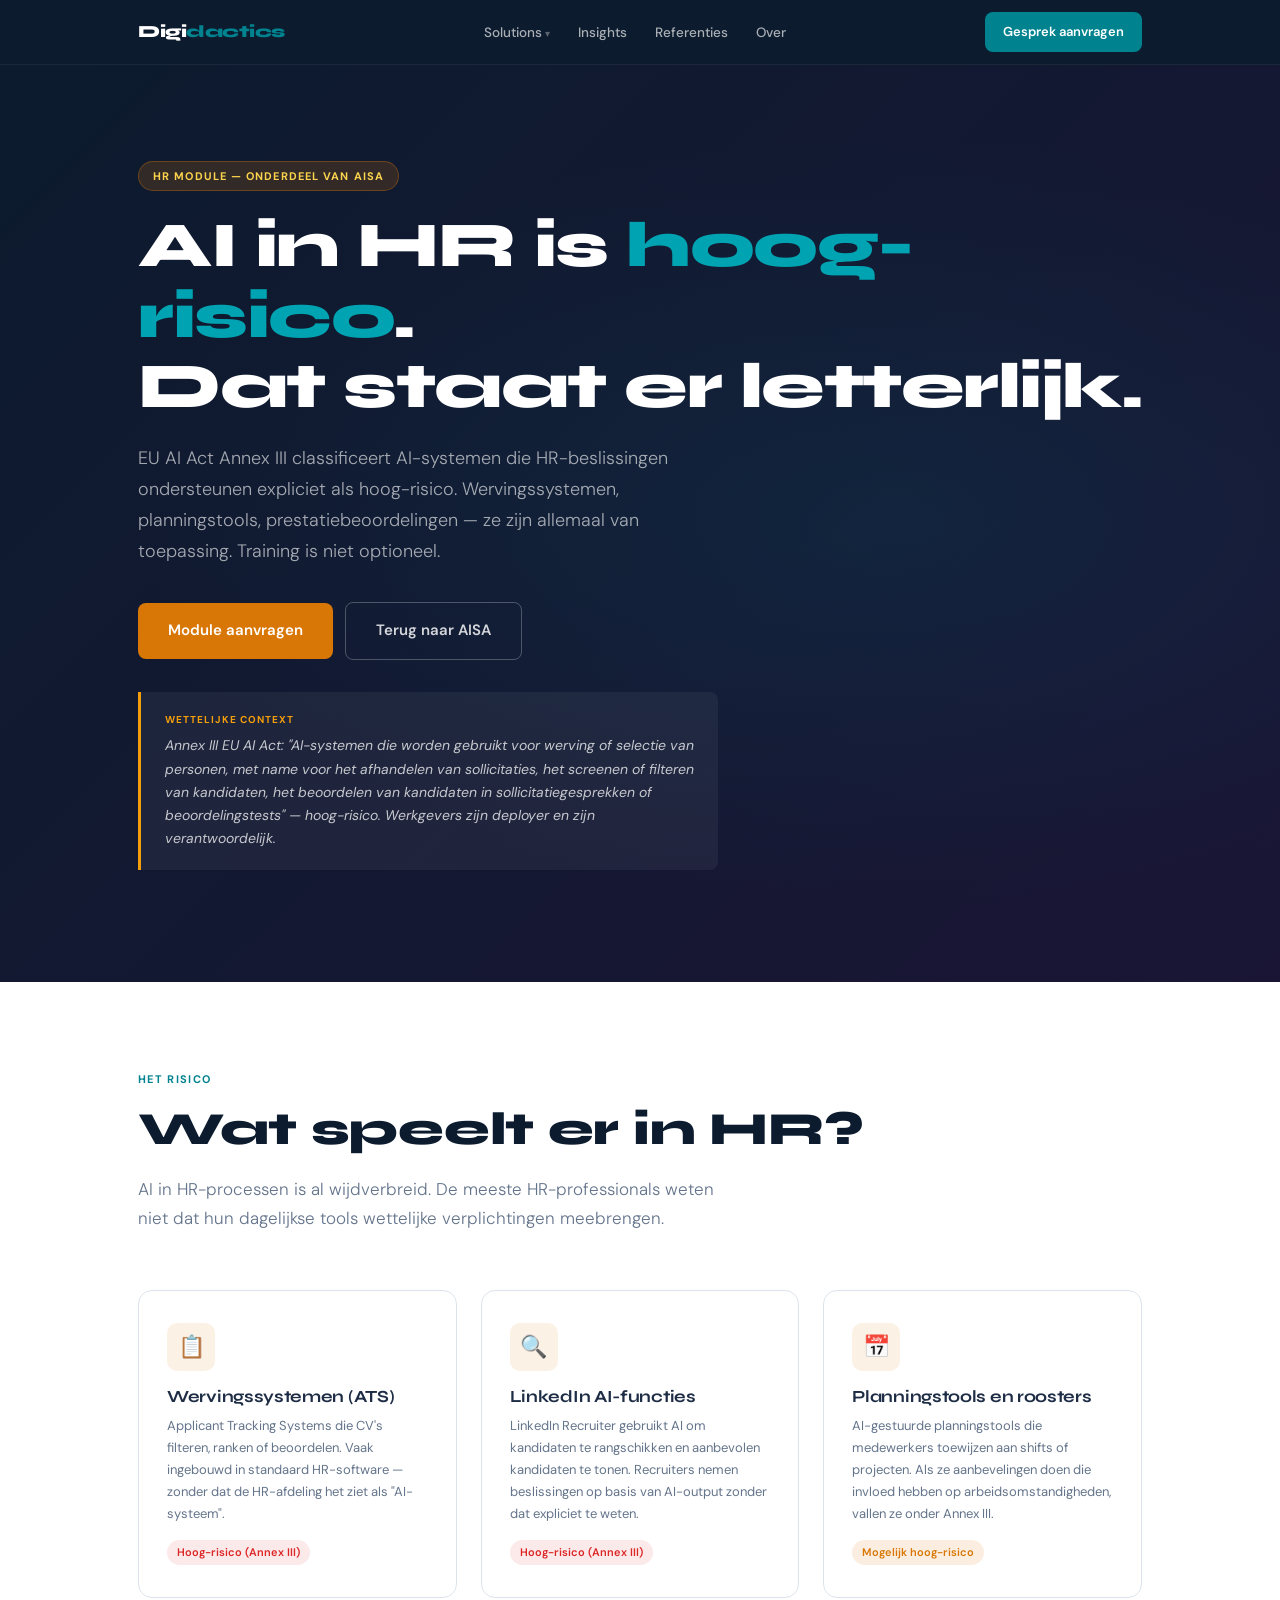
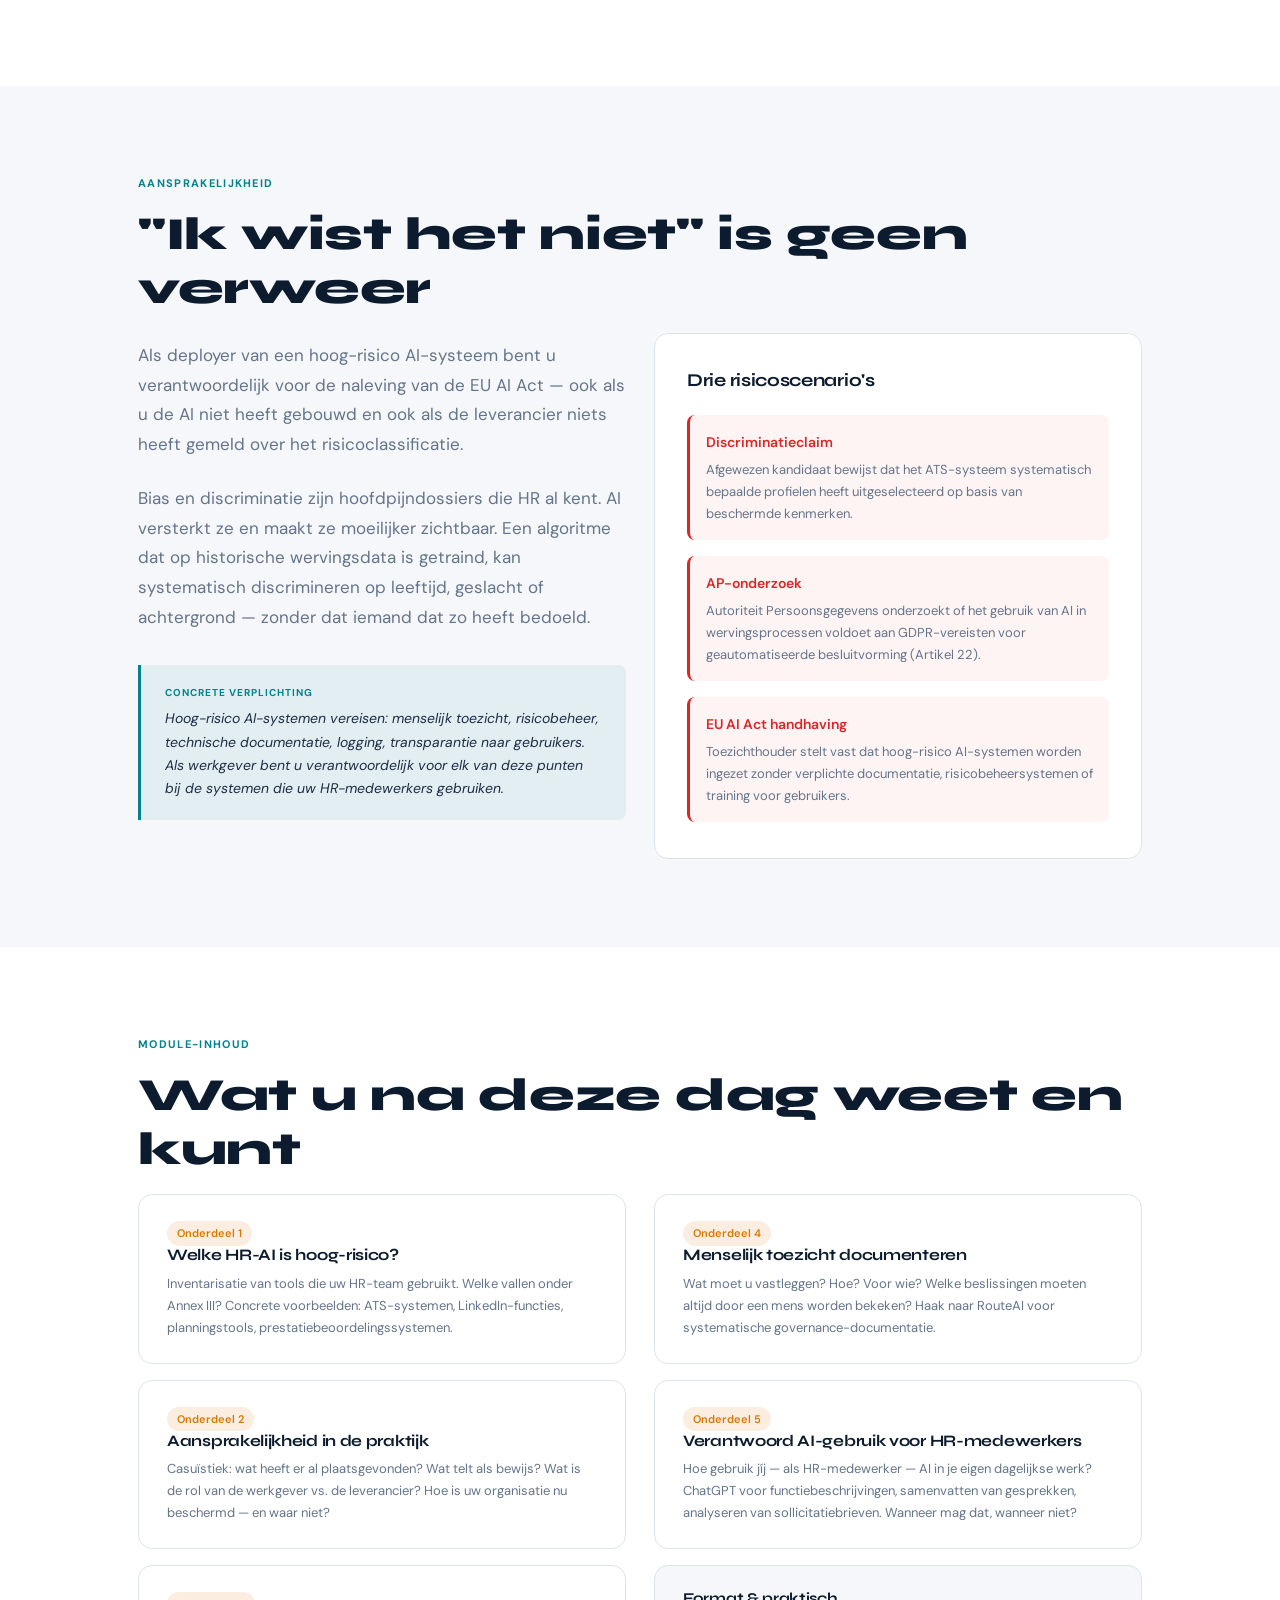
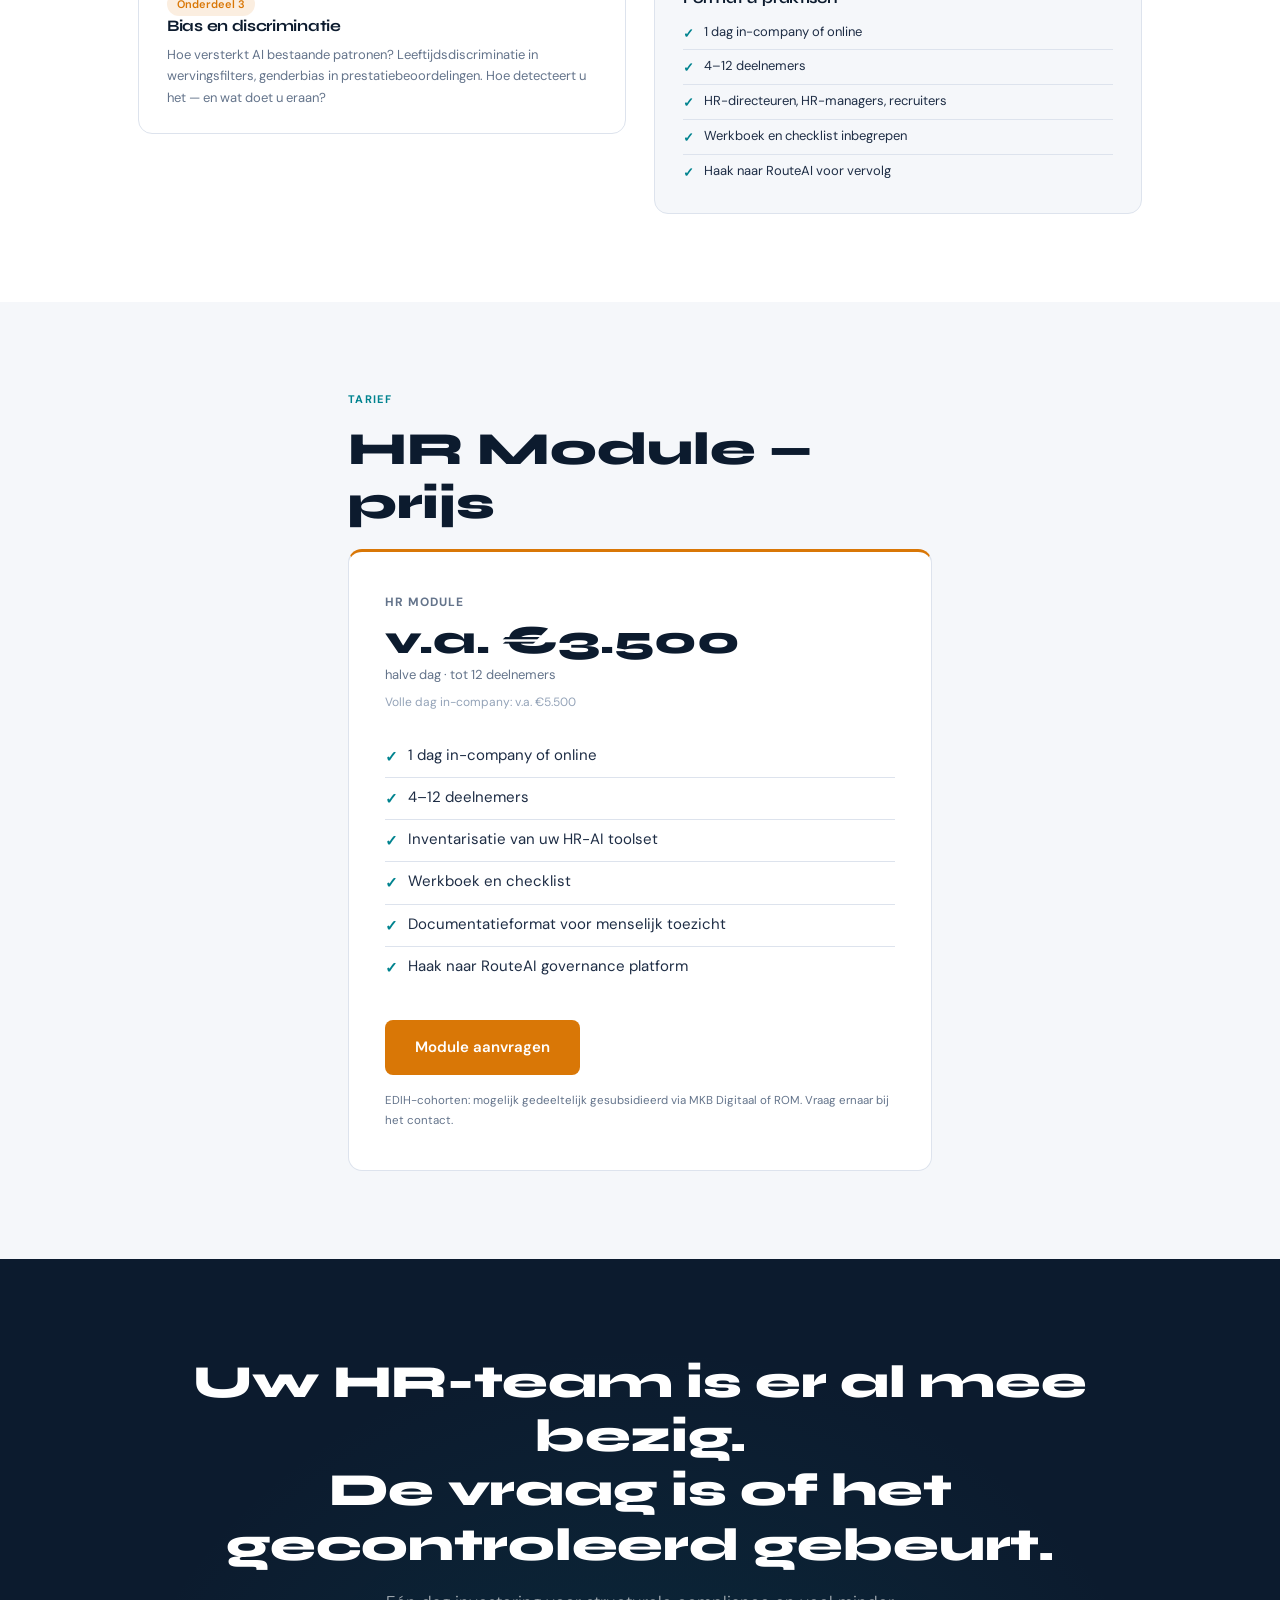
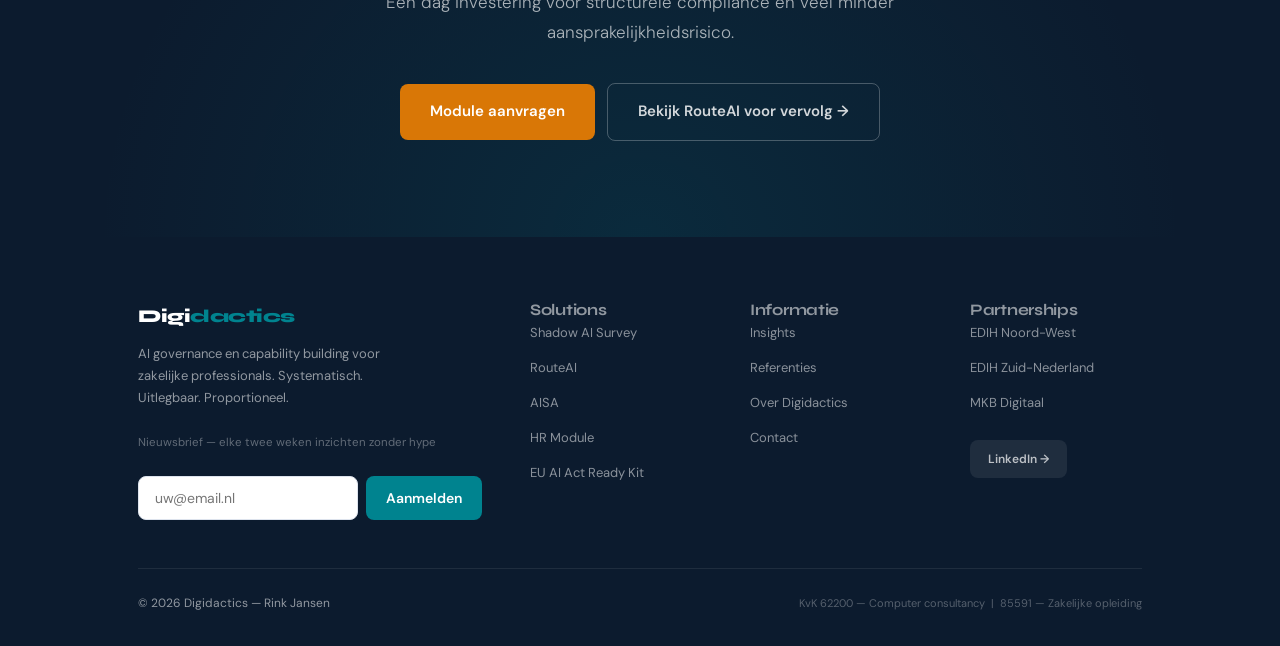
==== hr-module/index.html @ 11b8098f "Initial site" ====
<!DOCTYPE html>
<html lang="nl">
<head>
<meta charset="UTF-8">
<meta name="viewport" content="width=device-width, initial-scale=1.0">
<title>HR Module — AI in HR is hoog-risico | Digidactics</title>
<link rel="stylesheet" href="../css/style.css">
</head>
<body>
<div id="nav-placeholder"></div>

<!-- HERO -->
<div class="hero" style="background:linear-gradient(135deg, #0C1B2E 0%, #1a1535 100%);">
  <div class="container hero-content">
    <div class="hero-badge" style="background:rgba(217,119,6,0.18); color:#FCD34D; border-color:rgba(217,119,6,0.35);">HR Module — onderdeel van AISA</div>
    <h1>AI in HR is <em>hoog-risico</em>.<br>Dat staat er letterlijk.</h1>
    <p class="hero-lead">EU AI Act Annex III classificeert AI-systemen die HR-beslissingen ondersteunen expliciet als hoog-risico. Wervingssystemen, planningstools, prestatiebeoordelingen — ze zijn allemaal van toepassing. Training is niet optioneel.</p>
    <div class="btn-cta-row">
      <a href="../over/index.html#contact" class="btn btn-amber btn-lg">Module aanvragen</a>
      <a href="../aisa/index.html" class="btn btn-ghost btn-lg">Terug naar AISA</a>
    </div>
    <div class="why-callout why-callout-dark mt-32" style="max-width:580px; border-left-color: #F59E0B;">
      <div class="why-callout-label" style="color:#F59E0B;">Wettelijke context</div>
      <p>Annex III EU AI Act: "AI-systemen die worden gebruikt voor werving of selectie van personen, met name voor het afhandelen van sollicitaties, het screenen of filteren van kandidaten, het beoordelen van kandidaten in sollicitatiegesprekken of beoordelingstests" — hoog-risico. Werkgevers zijn deployer en zijn verantwoordelijk.</p>
    </div>
  </div>
</div>

<!-- PROBLEEM -->
<section class="section">
  <div class="container">
    <span class="eyebrow">Het risico</span>
    <h2 class="section-title">Wat speelt er in HR?</h2>
    <p class="section-lead">AI in HR-processen is al wijdverbreid. De meeste HR-professionals weten niet dat hun dagelijkse tools wettelijke verplichtingen meebrengen.</p>
    <div class="grid-3 reveal">
      <div class="card">
        <div class="feature-icon feature-icon-amber">📋</div>
        <h3 class="mb-8" style="font-size:17px;">Wervingssystemen (ATS)</h3>
        <p class="text-sm text-muted">Applicant Tracking Systems die CV's filteren, ranken of beoordelen. Vaak ingebouwd in standaard HR-software — zonder dat de HR-afdeling het ziet als "AI-systeem".</p>
        <div class="badge badge-red mt-16">Hoog-risico (Annex III)</div>
      </div>
      <div class="card">
        <div class="feature-icon feature-icon-amber">🔍</div>
        <h3 class="mb-8" style="font-size:17px;">LinkedIn AI-functies</h3>
        <p class="text-sm text-muted">LinkedIn Recruiter gebruikt AI om kandidaten te rangschikken en aanbevolen kandidaten te tonen. Recruiters nemen beslissingen op basis van AI-output zonder dat expliciet te weten.</p>
        <div class="badge badge-red mt-16">Hoog-risico (Annex III)</div>
      </div>
      <div class="card">
        <div class="feature-icon feature-icon-amber">📅</div>
        <h3 class="mb-8" style="font-size:17px;">Planningstools en roosters</h3>
        <p class="text-sm text-muted">AI-gestuurde planningstools die medewerkers toewijzen aan shifts of projecten. Als ze aanbevelingen doen die invloed hebben op arbeidsomstandigheden, vallen ze onder Annex III.</p>
        <div class="badge badge-amber mt-16">Mogelijk hoog-risico</div>
      </div>
    </div>
  </div>
</section>

<!-- AANSPRAKELIJKHEID -->
<section class="section bg-off">
  <div class="container">
    <span class="eyebrow">Aansprakelijkheid</span>
    <h2 class="section-title">"Ik wist het niet" is geen verweer</h2>
    <div class="grid-2 align-center reveal">
      <div>
        <p style="font-size:17px; color:var(--muted); line-height:1.75; margin-bottom:24px;">Als deployer van een hoog-risico AI-systeem bent u verantwoordelijk voor de naleving van de EU AI Act — ook als u de AI niet heeft gebouwd en ook als de leverancier niets heeft gemeld over het risicoclassificatie.</p>
        <p style="font-size:17px; color:var(--muted); line-height:1.75; margin-bottom:32px;">Bias en discriminatie zijn hoofdpijndossiers die HR al kent. AI versterkt ze en maakt ze moeilijker zichtbaar. Een algoritme dat op historische wervingsdata is getraind, kan systematisch discrimineren op leeftijd, geslacht of achtergrond — zonder dat iemand dat zo heeft bedoeld.</p>
        <div class="why-callout">
          <div class="why-callout-label">Concrete verplichting</div>
          <p>Hoog-risico AI-systemen vereisen: menselijk toezicht, risicobeheer, technische documentatie, logging, transparantie naar gebruikers. Als werkgever bent u verantwoordelijk voor elk van deze punten bij de systemen die uw HR-medewerkers gebruiken.</p>
        </div>
      </div>
      <div>
        <div class="card" style="padding:36px 32px;">
          <h3 style="font-size:18px; font-weight:700; color:var(--navy); margin-bottom:24px;">Drie risicoscenario's</h3>
          <div style="display:flex; flex-direction:column; gap:16px;">
            <div style="padding:16px; background:rgba(220,38,38,0.05); border-radius:var(--radius); border-left:3px solid var(--red);">
              <div style="font-weight:600; font-size:14px; color:var(--red); margin-bottom:4px;">Discriminatieclaim</div>
              <p class="text-sm text-muted">Afgewezen kandidaat bewijst dat het ATS-systeem systematisch bepaalde profielen heeft uitgeselecteerd op basis van beschermde kenmerken.</p>
            </div>
            <div style="padding:16px; background:rgba(220,38,38,0.05); border-radius:var(--radius); border-left:3px solid var(--red);">
              <div style="font-weight:600; font-size:14px; color:var(--red); margin-bottom:4px;">AP-onderzoek</div>
              <p class="text-sm text-muted">Autoriteit Persoonsgegevens onderzoekt of het gebruik van AI in wervingsprocessen voldoet aan GDPR-vereisten voor geautomatiseerde besluitvorming (Artikel 22).</p>
            </div>
            <div style="padding:16px; background:rgba(220,38,38,0.05); border-radius:var(--radius); border-left:3px solid var(--red);">
              <div style="font-weight:600; font-size:14px; color:var(--red); margin-bottom:4px;">EU AI Act handhaving</div>
              <p class="text-sm text-muted">Toezichthouder stelt vast dat hoog-risico AI-systemen worden ingezet zonder verplichte documentatie, risicobeheersystemen of training voor gebruikers.</p>
            </div>
          </div>
        </div>
      </div>
    </div>
  </div>
</section>

<!-- INHOUD MODULE -->
<section class="section">
  <div class="container">
    <span class="eyebrow">Module-inhoud</span>
    <h2 class="section-title">Wat u na deze dag weet en kunt</h2>
    <div class="grid-2 reveal">
      <div>
        <div style="display:flex; flex-direction:column; gap:16px;">
          <div class="card" style="padding:24px 28px;">
            <div class="badge badge-amber mb-12">Onderdeel 1</div>
            <h3 style="font-size:16px; font-weight:700; color:var(--navy); margin-bottom:8px;">Welke HR-AI is hoog-risico?</h3>
            <p class="text-sm text-muted">Inventarisatie van tools die uw HR-team gebruikt. Welke vallen onder Annex III? Concrete voorbeelden: ATS-systemen, LinkedIn-functies, planningstools, prestatiebeoordelingssystemen.</p>
          </div>
          <div class="card" style="padding:24px 28px;">
            <div class="badge badge-amber mb-12">Onderdeel 2</div>
            <h3 style="font-size:16px; font-weight:700; color:var(--navy); margin-bottom:8px;">Aansprakelijkheid in de praktijk</h3>
            <p class="text-sm text-muted">Casuïstiek: wat heeft er al plaatsgevonden? Wat telt als bewijs? Wat is de rol van de werkgever vs. de leverancier? Hoe is uw organisatie nu beschermd — en waar niet?</p>
          </div>
          <div class="card" style="padding:24px 28px;">
            <div class="badge badge-amber mb-12">Onderdeel 3</div>
            <h3 style="font-size:16px; font-weight:700; color:var(--navy); margin-bottom:8px;">Bias en discriminatie</h3>
            <p class="text-sm text-muted">Hoe versterkt AI bestaande patronen? Leeftijdsdiscriminatie in wervingsfilters, genderbias in prestatiebeoordelingen. Hoe detecteert u het — en wat doet u eraan?</p>
          </div>
        </div>
      </div>
      <div>
        <div style="display:flex; flex-direction:column; gap:16px;">
          <div class="card" style="padding:24px 28px;">
            <div class="badge badge-amber mb-12">Onderdeel 4</div>
            <h3 style="font-size:16px; font-weight:700; color:var(--navy); margin-bottom:8px;">Menselijk toezicht documenteren</h3>
            <p class="text-sm text-muted">Wat moet u vastleggen? Hoe? Voor wie? Welke beslissingen moeten altijd door een mens worden bekeken? Haak naar RouteAI voor systematische governance-documentatie.</p>
          </div>
          <div class="card" style="padding:24px 28px;">
            <div class="badge badge-amber mb-12">Onderdeel 5</div>
            <h3 style="font-size:16px; font-weight:700; color:var(--navy); margin-bottom:8px;">Verantwoord AI-gebruik voor HR-medewerkers</h3>
            <p class="text-sm text-muted">Hoe gebruik jíj — als HR-medewerker — AI in je eigen dagelijkse werk? ChatGPT voor functiebeschrijvingen, samenvatten van gesprekken, analyseren van sollicitatiebrieven. Wanneer mag dat, wanneer niet?</p>
          </div>
          <div class="card" style="background:var(--off); padding:24px 28px;">
            <h3 style="font-size:15px; font-weight:700; color:var(--navy); margin-bottom:8px;">Format & praktisch</h3>
            <ul class="list-check list-check-sm">
              <li>1 dag in-company of online</li>
              <li>4–12 deelnemers</li>
              <li>HR-directeuren, HR-managers, recruiters</li>
              <li>Werkboek en checklist inbegrepen</li>
              <li>Haak naar RouteAI voor vervolg</li>
            </ul>
          </div>
        </div>
      </div>
    </div>
  </div>
</section>

<!-- PRICING -->
<section class="section bg-off">
  <div class="container" style="max-width:680px;">
    <span class="eyebrow">Tarief</span>
    <h2 class="section-title">HR Module — prijs</h2>
    <div class="card card-amber-top" style="padding:40px 36px;">
      <div class="price-tier">HR Module</div>
      <div class="price-amount">v.a. €3.500</div>
      <div class="price-period" style="margin-bottom:6px;">halve dag · tot 12 deelnemers</div>
      <div class="price-users mb-24">Volle dag in-company: v.a. €5.500</div>
      <ul class="list-check mb-32">
        <li>1 dag in-company of online</li>
        <li>4–12 deelnemers</li>
        <li>Inventarisatie van uw HR-AI toolset</li>
        <li>Werkboek en checklist</li>
        <li>Documentatieformat voor menselijk toezicht</li>
        <li>Haak naar RouteAI governance platform</li>
      </ul>
      <a href="../over/index.html#contact" class="btn btn-amber btn-lg">Module aanvragen</a>
      <p class="text-xs text-muted mt-16">EDIH-cohorten: mogelijk gedeeltelijk gesubsidieerd via MKB Digitaal of ROM. Vraag ernaar bij het contact.</p>
    </div>
  </div>
</section>

<!-- CTA -->
<section class="cta-section">
  <div class="container">
    <h2 class="section-title section-title-white mb-16">Uw HR-team is er al mee bezig.<br>De vraag is of het gecontroleerd gebeurt.</h2>
    <p class="section-lead section-lead-white" style="margin:0 auto 36px; text-align:center;">Eén dag investering voor structurele compliance en veel minder aansprakelijkheidsrisico.</p>
    <div class="btn-cta-row" style="justify-content:center;">
      <a href="../over/index.html#contact" class="btn btn-amber btn-lg">Module aanvragen</a>
      <a href="../routeai/index.html" class="btn btn-ghost btn-lg">Bekijk RouteAI voor vervolg →</a>
    </div>
  </div>
</section>

<div id="footer-placeholder"></div>
<script src="../js/main.js"></script>
</body>
</html>
---- css/style.css ----
@import url('https://fonts.googleapis.com/css2?family=Syne:wght@400;600;700;800&family=DM+Serif+Display:ital@0;1&family=DM+Sans:ital,wght@0,300;0,400;0,500;0,600;1,300&display=swap');

/* ── DESIGN SYSTEM ── */
:root {
  --navy:     #0C1B2E;
  --blue:     #172840;
  --teal:     #00838F;
  --teal-lt:  #00A3B1;
  --amber:    #D97706;
  --amber-lt: #F59E0B;
  --white:    #FFFFFF;
  --off:      #F5F7FA;
  --border:   #DDE3ED;
  --text:     #1E2D45;
  --muted:    #64748B;
  --green:    #059669;
  --red:      #DC2626;
  --warn:     #D97706;
  --grey:     #94A3B8;

  --radius:   8px;
  --radius-lg: 14px;
  --shadow-sm: 0 1px 4px rgba(0,0,0,0.07);
  --shadow:    0 4px 20px rgba(0,0,0,0.09);
  --shadow-lg: 0 16px 48px rgba(0,0,0,0.12);

  --max:      1100px;
  --gutter:   48px;
}

/* ── RESET ── */
*, *::before, *::after { box-sizing: border-box; margin: 0; padding: 0; }
html { scroll-behavior: smooth; }
body {
  font-family: 'DM Sans', sans-serif;
  font-size: 16px;
  line-height: 1.68;
  color: var(--text);
  background: var(--white);
  -webkit-font-smoothing: antialiased;
}
img { max-width: 100%; display: block; }
a { color: inherit; }

/* ── TYPOGRAPHY ── */
h1, h2, h3, h4, h5 {
  font-family: 'Syne', sans-serif;
  line-height: 1.18;
  letter-spacing: -0.3px;
}
.display { font-family: 'DM Serif Display', serif; }
.serif-italic { font-family: 'DM Serif Display', serif; font-style: italic; }

/* ── LAYOUT ── */
.container {
  max-width: var(--max);
  margin: 0 auto;
  padding: 0 var(--gutter);
}
.section { padding: 88px 0; }
.section-sm { padding: 56px 0; }
.section-full { width: 100%; }

/* ── LABELS & EYEBROWS ── */
.eyebrow {
  font-size: 11px;
  font-weight: 700;
  letter-spacing: 0.12em;
  text-transform: uppercase;
  color: var(--teal);
  display: block;
  margin-bottom: 14px;
}
.eyebrow-amber { color: var(--amber); }
.eyebrow-muted { color: var(--muted); }

/* ── SECTION HEADINGS ── */
.section-title {
  font-size: clamp(30px, 3.8vw, 46px);
  font-weight: 800;
  color: var(--navy);
  margin-bottom: 18px;
}
.section-title-white { color: var(--white); }
.section-lead {
  font-size: 17px;
  color: var(--muted);
  max-width: 600px;
  line-height: 1.75;
  margin-bottom: 56px;
  font-weight: 300;
}
.section-lead-white { color: rgba(255,255,255,0.65); }

/* ── BUTTONS ── */
.btn {
  display: inline-flex;
  align-items: center;
  gap: 8px;
  padding: 13px 24px;
  border-radius: var(--radius);
  font-family: 'DM Sans', sans-serif;
  font-size: 14px;
  font-weight: 600;
  text-decoration: none;
  cursor: pointer;
  border: none;
  transition: all .18s ease;
  white-space: nowrap;
}
.btn-primary { background: var(--teal); color: var(--white); }
.btn-primary:hover { background: #006D78; transform: translateY(-1px); box-shadow: 0 4px 16px rgba(0,131,143,0.3); }
.btn-ghost { background: transparent; color: rgba(255,255,255,0.82); border: 1px solid rgba(255,255,255,0.25); }
.btn-ghost:hover { border-color: rgba(255,255,255,0.6); color: var(--white); }
.btn-outline { background: transparent; color: var(--teal); border: 1.5px solid var(--teal); }
.btn-outline:hover { background: var(--teal); color: var(--white); }
.btn-amber { background: var(--amber); color: var(--white); }
.btn-amber:hover { background: #B45309; transform: translateY(-1px); }
.btn-lg { padding: 15px 30px; font-size: 15px; }
.btn-sm { padding: 9px 18px; font-size: 13px; }
.btn-cta-row { display: flex; gap: 12px; flex-wrap: wrap; align-items: center; }

/* ── CARDS ── */
.card {
  background: var(--white);
  border: 1px solid var(--border);
  border-radius: var(--radius-lg);
  padding: 32px 28px;
  transition: box-shadow .2s, transform .2s;
}
.card:hover { box-shadow: var(--shadow); transform: translateY(-2px); }
.card-teal-top { border-top: 3px solid var(--teal); }
.card-amber-top { border-top: 3px solid var(--amber); }

/* ── GRIDS ── */
.grid-2 { display: grid; grid-template-columns: 1fr 1fr; gap: 28px; }
.grid-3 { display: grid; grid-template-columns: repeat(3, 1fr); gap: 24px; }
.grid-4 { display: grid; grid-template-columns: repeat(4, 1fr); gap: 20px; }
.grid-2-1 { display: grid; grid-template-columns: 2fr 1fr; gap: 48px; align-items: center; }
.grid-1-2 { display: grid; grid-template-columns: 1fr 2fr; gap: 48px; align-items: center; }
.align-center { align-items: center; }

/* ── STATUS BADGES ── */
.badge {
  display: inline-flex;
  align-items: center;
  gap: 5px;
  padding: 3px 10px;
  border-radius: 100px;
  font-size: 11px;
  font-weight: 600;
}
.badge-green  { background: rgba(5,150,105,0.1);  color: var(--green); }
.badge-amber  { background: rgba(217,119,6,0.12); color: var(--amber); }
.badge-red    { background: rgba(220,38,38,0.1);  color: var(--red); }
.badge-grey   { background: rgba(148,163,184,0.15); color: var(--grey); }
.badge-teal   { background: rgba(0,131,143,0.1);  color: var(--teal); }
.badge-navy   { background: var(--navy); color: var(--white); }

/* ── NOTICE BAR ── */
.notice-bar {
  background: var(--amber);
  color: var(--white);
  text-align: center;
  padding: 10px 24px;
  font-size: 13.5px;
  font-weight: 500;
}
.notice-bar a { color: var(--white); font-weight: 700; text-decoration: underline; }
.notice-bar-navy { background: var(--navy); }
.notice-bar-teal { background: var(--teal); }

/* ── NAV ── */
#site-nav {
  background: var(--navy);
  position: sticky;
  top: 0;
  z-index: 100;
  border-bottom: 1px solid rgba(255,255,255,0.06);
}
.nav-inner {
  max-width: var(--max);
  margin: 0 auto;
  padding: 0 var(--gutter);
  height: 64px;
  display: flex;
  align-items: center;
  justify-content: space-between;
  gap: 32px;
}
.nav-logo {
  font-family: 'Syne', sans-serif;
  font-weight: 800;
  font-size: 17px;
  color: var(--white);
  text-decoration: none;
  letter-spacing: -0.5px;
  flex-shrink: 0;
}
.nav-logo span { color: var(--teal); }
.nav-links {
  display: flex;
  align-items: center;
  gap: 4px;
  list-style: none;
  flex: 1;
  justify-content: center;
}
.nav-links a {
  color: rgba(255,255,255,0.65);
  text-decoration: none;
  font-size: 13.5px;
  font-weight: 500;
  padding: 6px 12px;
  border-radius: 6px;
  transition: color .15s, background .15s;
  white-space: nowrap;
}
.nav-links a:hover { color: var(--white); background: rgba(255,255,255,0.07); }
.nav-links a.active { color: var(--teal); }
.nav-dropdown { position: relative; }
.nav-dropdown > a::after { content: ' ▾'; font-size: 10px; opacity: 0.5; }
.nav-dropdown-menu {
  position: absolute;
  top: calc(100% + 8px);
  left: 0;
  background: var(--blue);
  border: 1px solid rgba(255,255,255,0.1);
  border-radius: var(--radius);
  padding: 8px;
  min-width: 220px;
  display: none;
  box-shadow: var(--shadow-lg);
  z-index: 200;
}
.nav-dropdown:hover .nav-dropdown-menu { display: block; }
.nav-dropdown-menu a {
  display: block;
  padding: 9px 14px;
  color: rgba(255,255,255,0.72);
  text-decoration: none;
  font-size: 13px;
  font-weight: 500;
  border-radius: 5px;
  transition: background .15s, color .15s;
}
.nav-dropdown-menu a:hover { background: rgba(255,255,255,0.08); color: var(--white); }
.nav-cta { flex-shrink: 0; }

/* ── HERO ── */
.hero {
  background: var(--navy);
  padding: 96px 0 80px;
  position: relative;
  overflow: hidden;
}
.hero::before {
  content: '';
  position: absolute;
  inset: 0;
  background: radial-gradient(ellipse at 70% 50%, rgba(0,131,143,0.12) 0%, transparent 60%);
  pointer-events: none;
}
.hero-content { position: relative; z-index: 1; }
.hero-badge {
  display: inline-block;
  background: rgba(0,131,143,0.18);
  color: var(--teal-lt);
  border: 1px solid rgba(0,131,143,0.3);
  border-radius: 100px;
  padding: 5px 14px;
  font-size: 11px;
  font-weight: 700;
  letter-spacing: 0.1em;
  text-transform: uppercase;
  margin-bottom: 20px;
}
.hero h1 {
  font-size: clamp(38px, 5.5vw, 64px);
  font-weight: 800;
  color: var(--white);
  margin-bottom: 20px;
  letter-spacing: -1.5px;
  line-height: 1.1;
}
.hero h1 em { font-style: normal; color: var(--teal-lt); }
.hero-lead {
  font-size: 18px;
  color: rgba(255,255,255,0.62);
  max-width: 560px;
  margin-bottom: 36px;
  font-weight: 300;
  line-height: 1.72;
}
.hero-centered { text-align: center; }
.hero-centered .hero-lead { margin-left: auto; margin-right: auto; }
.hero-centered .btn-cta-row { justify-content: center; }

/* ── WHY CALLOUT ── */
.why-callout {
  background: rgba(0,131,143,0.08);
  border-left: 3px solid var(--teal);
  border-radius: 0 var(--radius) var(--radius) 0;
  padding: 20px 24px;
  margin: 32px 0;
}
.why-callout-label {
  font-size: 10px;
  font-weight: 700;
  letter-spacing: 0.1em;
  text-transform: uppercase;
  color: var(--teal);
  margin-bottom: 6px;
}
.why-callout p {
  font-size: 14px;
  color: var(--text);
  line-height: 1.65;
  font-style: italic;
}
.why-callout-dark {
  background: rgba(255,255,255,0.05);
  border-left-color: var(--teal-lt);
}
.why-callout-dark p { color: rgba(255,255,255,0.75); }

/* ── PULL QUOTE ── */
.pull-quote {
  font-family: 'DM Serif Display', serif;
  font-style: italic;
  font-size: clamp(20px, 2.5vw, 27px);
  color: var(--navy);
  line-height: 1.45;
  border-left: 3px solid var(--teal);
  padding-left: 24px;
  margin: 40px 0;
}
.pull-quote-white { color: var(--white); border-left-color: var(--teal-lt); }

/* ── STAT BAR ── */
.stat-bar {
  background: var(--blue);
  padding: 32px 0;
}
.stat-bar-inner {
  display: flex;
  justify-content: center;
  gap: 64px;
  flex-wrap: wrap;
}
.stat-item { text-align: center; }
.stat-num {
  font-family: 'Syne', sans-serif;
  font-size: 34px;
  font-weight: 800;
  color: var(--teal-lt);
  display: block;
  line-height: 1;
  margin-bottom: 6px;
}
.stat-label { font-size: 12px; color: rgba(255,255,255,0.5); max-width: 140px; line-height: 1.4; }

/* ── STEPS ── */
.steps { display: grid; grid-template-columns: repeat(4, 1fr); gap: 4px; position: relative; }
.steps::before {
  content: '';
  position: absolute;
  top: 27px;
  left: calc(12.5% + 14px);
  right: calc(12.5% + 14px);
  height: 1.5px;
  background: linear-gradient(to right, var(--teal), rgba(0,131,143,0.2));
}
.step { text-align: center; padding: 0 12px; position: relative; }
.step-num {
  width: 54px; height: 54px;
  border-radius: 50%;
  background: var(--white);
  border: 2px solid var(--teal);
  color: var(--teal);
  font-family: 'Syne', sans-serif;
  font-weight: 800;
  font-size: 17px;
  display: flex;
  align-items: center;
  justify-content: center;
  margin: 0 auto 18px;
}
.step h3 { font-size: 14px; font-weight: 700; color: var(--navy); margin-bottom: 6px; }
.step p { font-size: 12.5px; color: var(--muted); line-height: 1.58; }

/* ── ICON FEATURE ── */
.feature-icon {
  width: 48px; height: 48px;
  border-radius: 10px;
  background: rgba(0,131,143,0.1);
  display: flex;
  align-items: center;
  justify-content: center;
  font-size: 22px;
  margin-bottom: 16px;
  flex-shrink: 0;
}
.feature-icon-amber { background: rgba(217,119,6,0.1); }
.feature-icon-navy { background: rgba(12,27,46,0.08); }

/* ── MODULE CARDS ── */
.module-num {
  font-family: 'Syne', sans-serif;
  font-size: 11px;
  font-weight: 800;
  color: var(--teal);
  opacity: 0.5;
  margin-bottom: 6px;
}
.module-title { font-size: 15px; font-weight: 700; color: var(--navy); margin-bottom: 6px; }
.module-desc { font-size: 13px; color: var(--muted); line-height: 1.6; }

/* ── PRICING ── */
.price-card {
  border: 1.5px solid var(--border);
  border-radius: var(--radius-lg);
  padding: 36px 28px;
  background: var(--white);
  position: relative;
  display: flex;
  flex-direction: column;
}
.price-card.featured {
  border-color: var(--teal);
  box-shadow: 0 0 0 3px rgba(0,131,143,0.12);
}
.featured-pill {
  position: absolute;
  top: -12px;
  left: 50%;
  transform: translateX(-50%);
  background: var(--teal);
  color: var(--white);
  font-size: 10px;
  font-weight: 700;
  padding: 4px 14px;
  border-radius: 100px;
  letter-spacing: 0.08em;
  text-transform: uppercase;
  white-space: nowrap;
}
.price-tier { font-size: 12px; font-weight: 700; text-transform: uppercase; letter-spacing: 0.08em; color: var(--muted); margin-bottom: 8px; }
.price-amount { font-family: 'Syne', sans-serif; font-size: 40px; font-weight: 800; color: var(--navy); line-height: 1; margin-bottom: 4px; }
.price-period { font-size: 13px; color: var(--muted); margin-bottom: 2px; }
.price-users { font-size: 12px; color: var(--grey); margin-bottom: 24px; }
.price-divider { border: none; border-top: 1px solid var(--border); margin: 20px 0; }
.price-features { list-style: none; flex: 1; }
.price-features li {
  font-size: 13px;
  padding: 5.5px 0;
  color: var(--text);
  display: flex;
  gap: 8px;
  align-items: flex-start;
}
.price-features li::before { content: '✓'; color: var(--teal); font-weight: 700; flex-shrink: 0; margin-top: 1px; }
.price-features li.na { color: var(--grey); }
.price-features li.na::before { content: '—'; color: var(--border); }
.price-cta-link {
  display: block;
  text-align: center;
  margin-top: 20px;
  padding: 12px;
  border-radius: var(--radius);
  font-size: 14px;
  font-weight: 600;
  text-decoration: none;
  background: var(--off);
  color: var(--navy);
  transition: all .18s;
}
.price-card.featured .price-cta-link { background: var(--teal); color: var(--white); }
.price-cta-link:hover { opacity: 0.85; }

/* ── TESTIMONIAL ── */
.testimonial {
  background: var(--white);
  border: 1px solid var(--border);
  border-radius: var(--radius-lg);
  padding: 32px 28px;
  display: flex;
  flex-direction: column;
}
.testimonial-quote {
  font-family: 'DM Serif Display', serif;
  font-style: italic;
  font-size: 16px;
  line-height: 1.65;
  color: var(--text);
  flex: 1;
  margin-bottom: 20px;
}
.testimonial-quote::before { content: '\201C'; color: var(--teal); font-size: 36px; line-height: 0; vertical-align: -12px; margin-right: 4px; }
.testimonial-meta { border-top: 1px solid var(--border); padding-top: 16px; }
.testimonial-name { font-weight: 700; font-size: 14px; color: var(--navy); }
.testimonial-role { font-size: 12px; color: var(--muted); margin-top: 2px; }

/* ── INSIGHT CARD ── */
.insight-card {
  border: 1px solid var(--border);
  border-radius: var(--radius-lg);
  overflow: hidden;
  background: var(--white);
  transition: box-shadow .2s, transform .2s;
  display: flex;
  flex-direction: column;
}
.insight-card:hover { box-shadow: var(--shadow); transform: translateY(-2px); }
.insight-card-img {
  height: 160px;
  background: linear-gradient(135deg, var(--navy) 0%, var(--blue) 100%);
  display: flex;
  align-items: center;
  justify-content: center;
  font-size: 48px;
  position: relative;
  overflow: hidden;
}
.insight-card-img::after {
  content: '';
  position: absolute;
  inset: 0;
  background: radial-gradient(ellipse at 70% 30%, rgba(0,131,143,0.25) 0%, transparent 60%);
}
.insight-card-body { padding: 24px; flex: 1; display: flex; flex-direction: column; }
.insight-cat {
  font-size: 10px;
  font-weight: 700;
  letter-spacing: 0.1em;
  text-transform: uppercase;
  color: var(--teal);
  margin-bottom: 8px;
}
.insight-card-title { font-size: 17px; font-weight: 700; color: var(--navy); line-height: 1.35; margin-bottom: 10px; }
.insight-card-lead { font-size: 13.5px; color: var(--muted); line-height: 1.65; flex: 1; margin-bottom: 16px; }
.insight-card-meta { font-size: 11.5px; color: var(--grey); }
.insight-read-link { color: var(--teal); font-size: 13px; font-weight: 600; text-decoration: none; display: inline-flex; align-items: center; gap: 4px; }
.insight-read-link:hover { text-decoration: underline; }

/* ── FOOTER ── */
#site-footer {
  background: var(--navy);
  padding: 64px 0 32px;
  color: rgba(255,255,255,0.55);
}
.footer-grid {
  display: grid;
  grid-template-columns: 2fr 1fr 1fr 1fr;
  gap: 48px;
  margin-bottom: 48px;
}
.footer-logo {
  font-family: 'Syne', sans-serif;
  font-weight: 800;
  font-size: 18px;
  color: var(--white);
  text-decoration: none;
  letter-spacing: -0.5px;
  display: block;
  margin-bottom: 12px;
}
.footer-logo span { color: var(--teal); }
.footer-desc { font-size: 13px; line-height: 1.7; max-width: 260px; }
.footer-col h4 { font-size: 12px; font-weight: 700; text-transform: uppercase; letter-spacing: 0.1em; color: rgba(255,255,255,0.35); margin-bottom: 14px; }
.footer-links { list-style: none; }
.footer-links li { margin-bottom: 8px; }
.footer-links a {
  color: rgba(255,255,255,0.52);
  text-decoration: none;
  font-size: 13px;
  transition: color .15s;
}
.footer-links a:hover { color: var(--white); }
.footer-bottom {
  border-top: 1px solid rgba(255,255,255,0.08);
  padding-top: 24px;
  display: flex;
  justify-content: space-between;
  align-items: center;
  font-size: 12px;
  flex-wrap: wrap;
  gap: 12px;
}
.footer-kvk { font-size: 11px; color: rgba(255,255,255,0.3); }

/* ── NEWSLETTER ── */
.newsletter-form {
  display: flex;
  gap: 8px;
  max-width: 420px;
  margin-top: 24px;
}
.newsletter-form input {
  flex: 1;
  padding: 12px 16px;
  border-radius: var(--radius);
  border: 1px solid var(--border);
  font-family: 'DM Sans', sans-serif;
  font-size: 14px;
  outline: none;
  transition: border-color .15s;
}
.newsletter-form input:focus { border-color: var(--teal); }
.newsletter-form button {
  padding: 12px 20px;
  background: var(--teal);
  color: var(--white);
  border: none;
  border-radius: var(--radius);
  font-family: 'DM Sans', sans-serif;
  font-size: 14px;
  font-weight: 600;
  cursor: pointer;
  white-space: nowrap;
  transition: background .15s;
}
.newsletter-form button:hover { background: #006D78; }

/* ── CTA SECTION ── */
.cta-section {
  background: var(--navy);
  padding: 96px 0;
  text-align: center;
  position: relative;
  overflow: hidden;
}
.cta-section::before {
  content: '';
  position: absolute;
  inset: 0;
  background: radial-gradient(ellipse at 50% 100%, rgba(0,131,143,0.15) 0%, transparent 60%);
}
.cta-section .container { position: relative; z-index: 1; }

/* ── DASHBOARD MOCK ── */
.dash-mock {
  background: var(--white);
  border: 1px solid var(--border);
  border-radius: var(--radius-lg);
  overflow: hidden;
  box-shadow: var(--shadow-lg);
}
.dash-mock-bar {
  background: var(--navy);
  padding: 12px 18px;
  display: flex;
  align-items: center;
  gap: 6px;
}
.dm-dot { width: 10px; height: 10px; border-radius: 50%; }
.dm-dot-r { background: #FF5F56; }
.dm-dot-y { background: #FEBC2E; }
.dm-dot-g { background: #27C93F; }
.dash-mock-title { color: rgba(255,255,255,0.4); font-size: 11px; margin-left: 8px; font-family: 'DM Sans', sans-serif; }
.dash-mock-body { padding: 18px; }
.dash-row {
  display: grid;
  gap: 8px;
  align-items: center;
  padding: 9px 0;
  border-bottom: 1px solid var(--border);
  font-size: 12.5px;
  font-family: 'DM Sans', sans-serif;
}
.dash-row:last-child { border-bottom: none; }
.dash-row.header { color: var(--muted); font-weight: 600; font-size: 10px; text-transform: uppercase; letter-spacing: 0.07em; padding-bottom: 6px; }
.dash-4 { grid-template-columns: 2fr 2fr 1.2fr 90px; }
.dash-3 { grid-template-columns: 2fr 2fr 100px; }

/* ── BG VARIANTS ── */
.bg-navy { background: var(--navy); }
.bg-off   { background: var(--off); }
.bg-blue  { background: var(--blue); }

/* ── UTILITIES ── */
.text-center { text-align: center; }
.text-muted  { color: var(--muted); }
.text-white  { color: var(--white); }
.text-teal   { color: var(--teal); }
.text-navy   { color: var(--navy); }
.text-sm     { font-size: 13px; }
.text-xs     { font-size: 11.5px; }
.fw-600      { font-weight: 600; }
.fw-700      { font-weight: 700; }
.mt-8  { margin-top: 8px; }
.mt-16 { margin-top: 16px; }
.mt-24 { margin-top: 24px; }
.mt-32 { margin-top: 32px; }
.mt-48 { margin-top: 48px; }
.mb-8  { margin-bottom: 8px; }
.mb-16 { margin-bottom: 16px; }
.mb-24 { margin-bottom: 24px; }
.mb-32 { margin-bottom: 32px; }
.mb-48 { margin-bottom: 48px; }
.gap-y-16 { display: flex; flex-direction: column; gap: 16px; }
.gap-y-24 { display: flex; flex-direction: column; gap: 24px; }
.divider { border: none; border-top: 1px solid var(--border); margin: 32px 0; }
.list-check { list-style: none; }
.list-check li { padding: 7px 0; font-size: 15px; display: flex; gap: 10px; align-items: flex-start; border-bottom: 1px solid var(--border); }
.list-check li:last-child { border-bottom: none; }
.list-check li::before { content: '✓'; color: var(--teal); font-weight: 700; flex-shrink: 0; margin-top: 2px; }
.list-check-sm li { font-size: 13px; padding: 5px 0; }
.check-mark { color: var(--teal); font-weight: 700; flex-shrink: 0; }

/* ── SCROLL REVEAL ── */
.reveal {
  opacity: 0;
  transform: translateY(18px);
  transition: opacity 0.5s ease, transform 0.5s ease;
}
.reveal.visible { opacity: 1; transform: none; }

/* ── RESPONSIVE ── */
@media (max-width: 900px) {
  :root { --gutter: 24px; }
  .grid-2, .grid-3, .grid-4, .grid-2-1, .grid-1-2 { grid-template-columns: 1fr; }
  .steps { grid-template-columns: 1fr 1fr; }
  .steps::before { display: none; }
  .footer-grid { grid-template-columns: 1fr 1fr; }
  .stat-bar-inner { gap: 32px; }
  .hero { padding: 64px 0 56px; }
  .section { padding: 56px 0; }
  .nav-links { display: none; }
}
@media (max-width: 600px) {
  .hero h1 { font-size: 34px; }
  .footer-grid { grid-template-columns: 1fr; }
  .steps { grid-template-columns: 1fr; }
  .pricing-grid { grid-template-columns: 1fr; }
}
.pricing-grid { display: grid; grid-template-columns: repeat(3, 1fr); gap: 20px; }
@media (max-width: 900px) { .pricing-grid { grid-template-columns: 1fr; } }
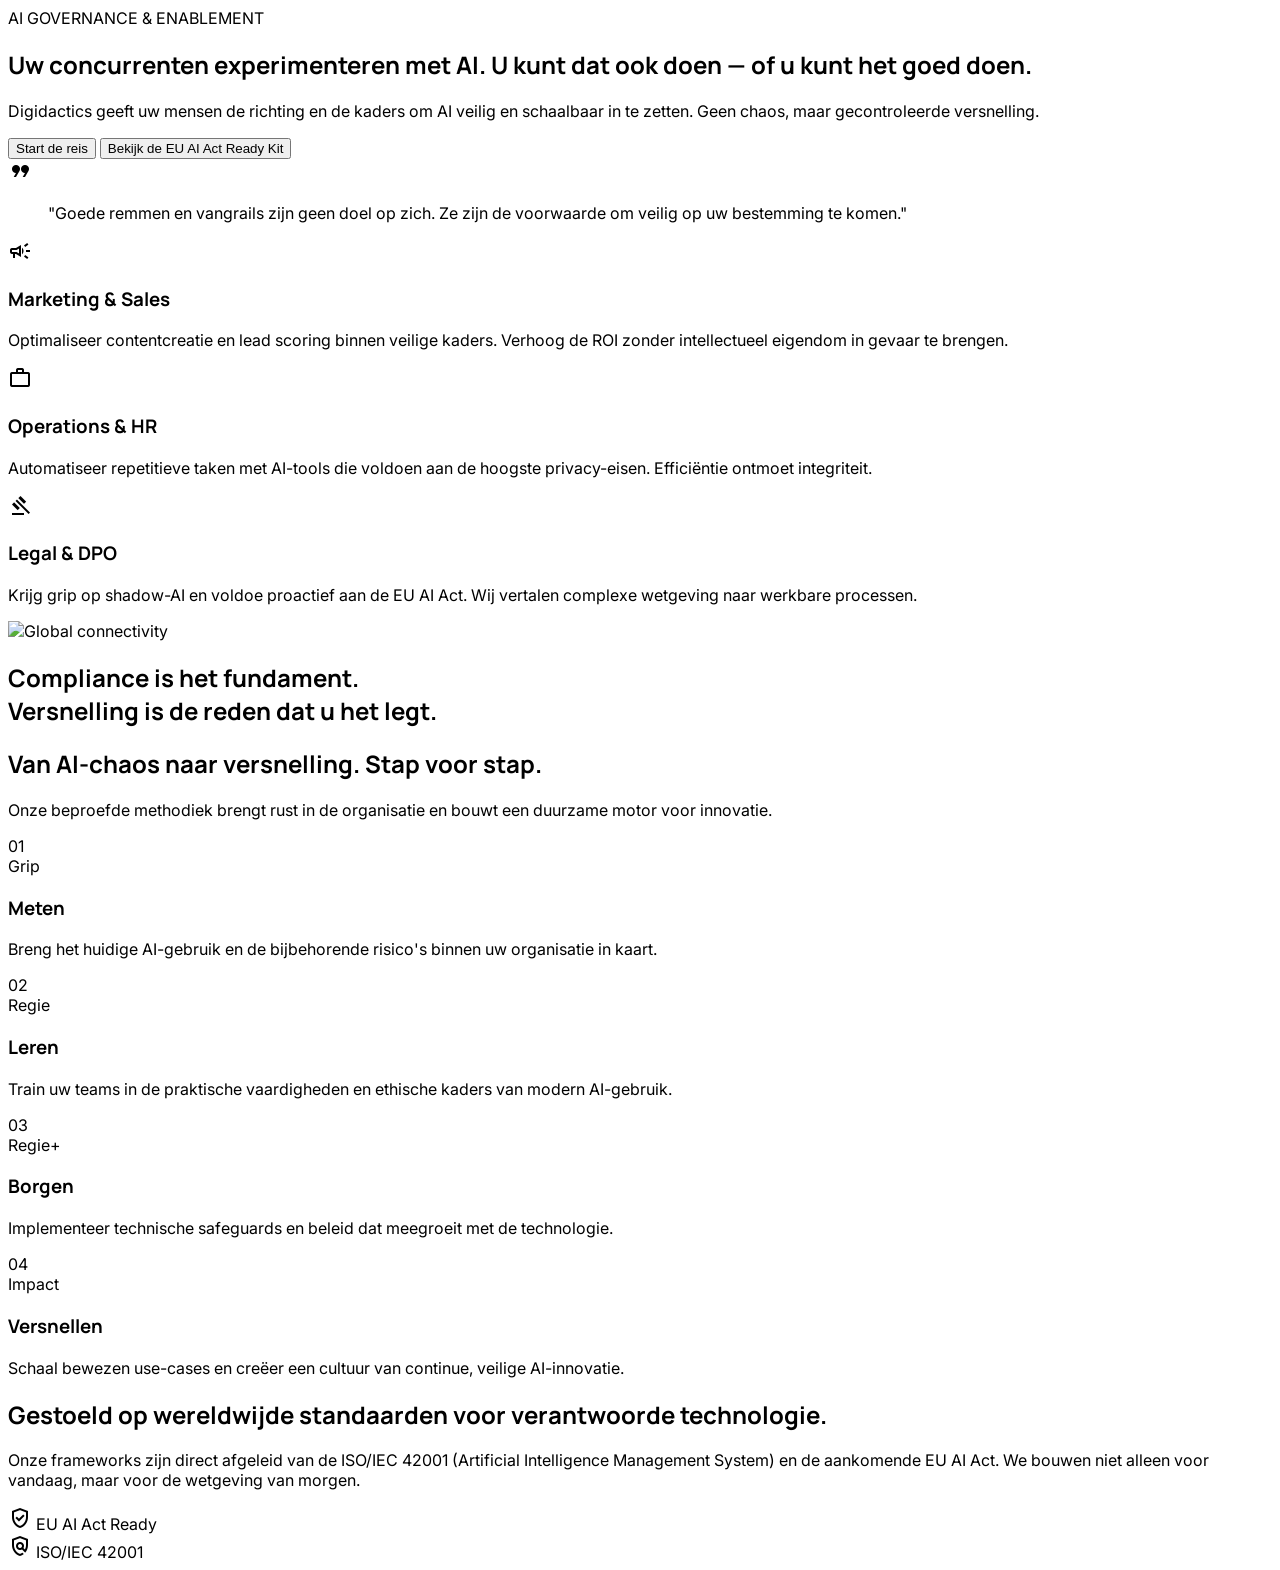
==== commit a8ab2445: "Initial site" ====
--- a/hr-module/index.html
+++ b/hr-module/index.html
@@ -1,187 +1,251 @@
 <!DOCTYPE html>
-<html lang="nl">
+<html class="scroll-smooth" lang="nl">
 <head>
-<meta charset="UTF-8">
-<meta name="viewport" content="width=device-width, initial-scale=1.0">
-<title>HR Module — AI in HR is hoog-risico | Digidactics</title>
-<link rel="stylesheet" href="../css/style.css">
+    <meta charset="utf-8"/>
+    <meta content="width=device-width, initial-scale=1.0" name="viewport"/>
+    <title>Digidactics | AI Governance & Enablement</title>
+    <script src="https://cdn.tailwindcss.com?plugins=forms,container-queries"></script>
+    <link href="https://fonts.googleapis.com/css2?family=Manrope:wght@400;500;600;700;800&family=Inter:wght@400;500;600&display=swap" rel="stylesheet"/>
+    <link href="https://fonts.googleapis.com/css2?family=Material+Symbols+Outlined:wght,FILL@100..700,0..1&display=swap" rel="stylesheet"/>
+    
+    <script src="shared.js" defer></script>
+    
+    <script id="tailwind-config">
+      tailwind.config = {
+        darkMode: "class",
+        theme: {
+          extend: {
+            colors: {
+              "on-secondary-fixed": "#111c2d",
+              "background": "#f8f9ff",
+              "surface-dim": "#cbdbf5",
+              "on-error-container": "#93000a",
+              "inverse-surface": "#213145",
+              "surface-container-low": "#eff4ff",
+              "on-primary-container": "#00636a",
+              "surface-container-lowest": "#ffffff",
+              "tertiary-container": "#c8d0ea",
+              "on-surface-variant": "#3b494c",
+              "inverse-primary": "#26daea",
+              "on-primary-fixed-variant": "#004f55",
+              "primary-fixed-dim": "#26daea",
+              "primary": "#006971",
+              "error-container": "#ffdad6",
+              "surface": "#f8f9ff",
+              "on-secondary-fixed-variant": "#3c475a",
+              "surface-tint": "#006971",
+              "secondary-container": "#d5e0f8",
+              "primary-fixed": "#84f3ff",
+              "outline-variant": "#bac9cc",
+              "outline": "#6b7a7d",
+              "on-error": "#ffffff",
+              "on-secondary-container": "#586377",
+              "on-surface": "#0b1c30",
+              "surface-bright": "#f8f9ff",
+              "on-secondary": "#ffffff",
+              "on-tertiary-fixed": "#131b2e",
+              "on-primary-fixed": "#002023",
+              "secondary-fixed-dim": "#bcc7de",
+              "surface-container": "#e5eeff",
+              "tertiary-fixed-dim": "#bec6e0",
+              "surface-container-highest": "#d3e4fe",
+              "secondary": "#545f73",
+              "surface-container-high": "#dce9ff",
+              "tertiary-fixed": "#dae2fd",
+              "secondary-fixed": "#d8e3fb",
+              "inverse-on-surface": "#eaf1ff",
+              "tertiary": "#565e74",
+              "on-tertiary": "#ffffff",
+              "primary-container": "#3ae5f4",
+              "on-primary": "#ffffff",
+              "surface-variant": "#d3e4fe",
+              "on-tertiary-container": "#51596f",
+              "error": "#ba1a1a",
+              "on-tertiary-fixed-variant": "#3f465c",
+              "on-background": "#0b1c30"
+            },
+            fontFamily: {
+              "headline": ["Manrope", "sans-serif"],
+              "body": ["Inter", "sans-serif"],
+              "label": ["Inter", "sans-serif"]
+            },
+            borderRadius: {"DEFAULT": "0.25rem", "lg": "0.5rem", "xl": "0.75rem", "full": "9999px"},
+          },
+        },
+      }
+    </script>
+    <style>
+      body { font-family: 'Inter', sans-serif; }
+      h1, h2, h3 { font-family: 'Manrope', sans-serif; }
+      .material-symbols-outlined {
+        font-variation-settings: 'FILL' 0, 'wght' 400, 'GRAD' 0, 'opsz' 24;
+      }
+      .glass-effect {
+        backdrop-filter: blur(24px);
+        -webkit-backdrop-filter: blur(24px);
+      }
+    </style>
 </head>
-<body>
-<div id="nav-placeholder"></div>
-
-<!-- HERO -->
-<div class="hero" style="background:linear-gradient(135deg, #0C1B2E 0%, #1a1535 100%);">
-  <div class="container hero-content">
-    <div class="hero-badge" style="background:rgba(217,119,6,0.18); color:#FCD34D; border-color:rgba(217,119,6,0.35);">HR Module — onderdeel van AISA</div>
-    <h1>AI in HR is <em>hoog-risico</em>.<br>Dat staat er letterlijk.</h1>
-    <p class="hero-lead">EU AI Act Annex III classificeert AI-systemen die HR-beslissingen ondersteunen expliciet als hoog-risico. Wervingssystemen, planningstools, prestatiebeoordelingen — ze zijn allemaal van toepassing. Training is niet optioneel.</p>
-    <div class="btn-cta-row">
-      <a href="../over/index.html#contact" class="btn btn-amber btn-lg">Module aanvragen</a>
-      <a href="../aisa/index.html" class="btn btn-ghost btn-lg">Terug naar AISA</a>
-    </div>
-    <div class="why-callout why-callout-dark mt-32" style="max-width:580px; border-left-color: #F59E0B;">
-      <div class="why-callout-label" style="color:#F59E0B;">Wettelijke context</div>
-      <p>Annex III EU AI Act: "AI-systemen die worden gebruikt voor werving of selectie van personen, met name voor het afhandelen van sollicitaties, het screenen of filteren van kandidaten, het beoordelen van kandidaten in sollicitatiegesprekken of beoordelingstests" — hoog-risico. Werkgevers zijn deployer en zijn verantwoordelijk.</p>
-    </div>
-  </div>
-</div>
-
-<!-- PROBLEEM -->
-<section class="section">
-  <div class="container">
-    <span class="eyebrow">Het risico</span>
-    <h2 class="section-title">Wat speelt er in HR?</h2>
-    <p class="section-lead">AI in HR-processen is al wijdverbreid. De meeste HR-professionals weten niet dat hun dagelijkse tools wettelijke verplichtingen meebrengen.</p>
-    <div class="grid-3 reveal">
-      <div class="card">
-        <div class="feature-icon feature-icon-amber">📋</div>
-        <h3 class="mb-8" style="font-size:17px;">Wervingssystemen (ATS)</h3>
-        <p class="text-sm text-muted">Applicant Tracking Systems die CV's filteren, ranken of beoordelen. Vaak ingebouwd in standaard HR-software — zonder dat de HR-afdeling het ziet als "AI-systeem".</p>
-        <div class="badge badge-red mt-16">Hoog-risico (Annex III)</div>
-      </div>
-      <div class="card">
-        <div class="feature-icon feature-icon-amber">🔍</div>
-        <h3 class="mb-8" style="font-size:17px;">LinkedIn AI-functies</h3>
-        <p class="text-sm text-muted">LinkedIn Recruiter gebruikt AI om kandidaten te rangschikken en aanbevolen kandidaten te tonen. Recruiters nemen beslissingen op basis van AI-output zonder dat expliciet te weten.</p>
-        <div class="badge badge-red mt-16">Hoog-risico (Annex III)</div>
-      </div>
-      <div class="card">
-        <div class="feature-icon feature-icon-amber">📅</div>
-        <h3 class="mb-8" style="font-size:17px;">Planningstools en roosters</h3>
-        <p class="text-sm text-muted">AI-gestuurde planningstools die medewerkers toewijzen aan shifts of projecten. Als ze aanbevelingen doen die invloed hebben op arbeidsomstandigheden, vallen ze onder Annex III.</p>
-        <div class="badge badge-amber mt-16">Mogelijk hoog-risico</div>
-      </div>
-    </div>
-  </div>
-</section>
-
-<!-- AANSPRAKELIJKHEID -->
-<section class="section bg-off">
-  <div class="container">
-    <span class="eyebrow">Aansprakelijkheid</span>
-    <h2 class="section-title">"Ik wist het niet" is geen verweer</h2>
-    <div class="grid-2 align-center reveal">
-      <div>
-        <p style="font-size:17px; color:var(--muted); line-height:1.75; margin-bottom:24px;">Als deployer van een hoog-risico AI-systeem bent u verantwoordelijk voor de naleving van de EU AI Act — ook als u de AI niet heeft gebouwd en ook als de leverancier niets heeft gemeld over het risicoclassificatie.</p>
-        <p style="font-size:17px; color:var(--muted); line-height:1.75; margin-bottom:32px;">Bias en discriminatie zijn hoofdpijndossiers die HR al kent. AI versterkt ze en maakt ze moeilijker zichtbaar. Een algoritme dat op historische wervingsdata is getraind, kan systematisch discrimineren op leeftijd, geslacht of achtergrond — zonder dat iemand dat zo heeft bedoeld.</p>
-        <div class="why-callout">
-          <div class="why-callout-label">Concrete verplichting</div>
-          <p>Hoog-risico AI-systemen vereisen: menselijk toezicht, risicobeheer, technische documentatie, logging, transparantie naar gebruikers. Als werkgever bent u verantwoordelijk voor elk van deze punten bij de systemen die uw HR-medewerkers gebruiken.</p>
-        </div>
-      </div>
-      <div>
-        <div class="card" style="padding:36px 32px;">
-          <h3 style="font-size:18px; font-weight:700; color:var(--navy); margin-bottom:24px;">Drie risicoscenario's</h3>
-          <div style="display:flex; flex-direction:column; gap:16px;">
-            <div style="padding:16px; background:rgba(220,38,38,0.05); border-radius:var(--radius); border-left:3px solid var(--red);">
-              <div style="font-weight:600; font-size:14px; color:var(--red); margin-bottom:4px;">Discriminatieclaim</div>
-              <p class="text-sm text-muted">Afgewezen kandidaat bewijst dat het ATS-systeem systematisch bepaalde profielen heeft uitgeselecteerd op basis van beschermde kenmerken.</p>
-            </div>
-            <div style="padding:16px; background:rgba(220,38,38,0.05); border-radius:var(--radius); border-left:3px solid var(--red);">
-              <div style="font-weight:600; font-size:14px; color:var(--red); margin-bottom:4px;">AP-onderzoek</div>
-              <p class="text-sm text-muted">Autoriteit Persoonsgegevens onderzoekt of het gebruik van AI in wervingsprocessen voldoet aan GDPR-vereisten voor geautomatiseerde besluitvorming (Artikel 22).</p>
-            </div>
-            <div style="padding:16px; background:rgba(220,38,38,0.05); border-radius:var(--radius); border-left:3px solid var(--red);">
-              <div style="font-weight:600; font-size:14px; color:var(--red); margin-bottom:4px;">EU AI Act handhaving</div>
-              <p class="text-sm text-muted">Toezichthouder stelt vast dat hoog-risico AI-systemen worden ingezet zonder verplichte documentatie, risicobeheersystemen of training voor gebruikers.</p>
-            </div>
-          </div>
-        </div>
-      </div>
-    </div>
-  </div>
-</section>
-
-<!-- INHOUD MODULE -->
-<section class="section">
-  <div class="container">
-    <span class="eyebrow">Module-inhoud</span>
-    <h2 class="section-title">Wat u na deze dag weet en kunt</h2>
-    <div class="grid-2 reveal">
-      <div>
-        <div style="display:flex; flex-direction:column; gap:16px;">
-          <div class="card" style="padding:24px 28px;">
-            <div class="badge badge-amber mb-12">Onderdeel 1</div>
-            <h3 style="font-size:16px; font-weight:700; color:var(--navy); margin-bottom:8px;">Welke HR-AI is hoog-risico?</h3>
-            <p class="text-sm text-muted">Inventarisatie van tools die uw HR-team gebruikt. Welke vallen onder Annex III? Concrete voorbeelden: ATS-systemen, LinkedIn-functies, planningstools, prestatiebeoordelingssystemen.</p>
-          </div>
-          <div class="card" style="padding:24px 28px;">
-            <div class="badge badge-amber mb-12">Onderdeel 2</div>
-            <h3 style="font-size:16px; font-weight:700; color:var(--navy); margin-bottom:8px;">Aansprakelijkheid in de praktijk</h3>
-            <p class="text-sm text-muted">Casuïstiek: wat heeft er al plaatsgevonden? Wat telt als bewijs? Wat is de rol van de werkgever vs. de leverancier? Hoe is uw organisatie nu beschermd — en waar niet?</p>
-          </div>
-          <div class="card" style="padding:24px 28px;">
-            <div class="badge badge-amber mb-12">Onderdeel 3</div>
-            <h3 style="font-size:16px; font-weight:700; color:var(--navy); margin-bottom:8px;">Bias en discriminatie</h3>
-            <p class="text-sm text-muted">Hoe versterkt AI bestaande patronen? Leeftijdsdiscriminatie in wervingsfilters, genderbias in prestatiebeoordelingen. Hoe detecteert u het — en wat doet u eraan?</p>
-          </div>
-        </div>
-      </div>
-      <div>
-        <div style="display:flex; flex-direction:column; gap:16px;">
-          <div class="card" style="padding:24px 28px;">
-            <div class="badge badge-amber mb-12">Onderdeel 4</div>
-            <h3 style="font-size:16px; font-weight:700; color:var(--navy); margin-bottom:8px;">Menselijk toezicht documenteren</h3>
-            <p class="text-sm text-muted">Wat moet u vastleggen? Hoe? Voor wie? Welke beslissingen moeten altijd door een mens worden bekeken? Haak naar RouteAI voor systematische governance-documentatie.</p>
-          </div>
-          <div class="card" style="padding:24px 28px;">
-            <div class="badge badge-amber mb-12">Onderdeel 5</div>
-            <h3 style="font-size:16px; font-weight:700; color:var(--navy); margin-bottom:8px;">Verantwoord AI-gebruik voor HR-medewerkers</h3>
-            <p class="text-sm text-muted">Hoe gebruik jíj — als HR-medewerker — AI in je eigen dagelijkse werk? ChatGPT voor functiebeschrijvingen, samenvatten van gesprekken, analyseren van sollicitatiebrieven. Wanneer mag dat, wanneer niet?</p>
-          </div>
-          <div class="card" style="background:var(--off); padding:24px 28px;">
-            <h3 style="font-size:15px; font-weight:700; color:var(--navy); margin-bottom:8px;">Format & praktisch</h3>
-            <ul class="list-check list-check-sm">
-              <li>1 dag in-company of online</li>
-              <li>4–12 deelnemers</li>
-              <li>HR-directeuren, HR-managers, recruiters</li>
-              <li>Werkboek en checklist inbegrepen</li>
-              <li>Haak naar RouteAI voor vervolg</li>
-            </ul>
-          </div>
-        </div>
-      </div>
-    </div>
-  </div>
-</section>
-
-<!-- PRICING -->
-<section class="section bg-off">
-  <div class="container" style="max-width:680px;">
-    <span class="eyebrow">Tarief</span>
-    <h2 class="section-title">HR Module — prijs</h2>
-    <div class="card card-amber-top" style="padding:40px 36px;">
-      <div class="price-tier">HR Module</div>
-      <div class="price-amount">v.a. €3.500</div>
-      <div class="price-period" style="margin-bottom:6px;">halve dag · tot 12 deelnemers</div>
-      <div class="price-users mb-24">Volle dag in-company: v.a. €5.500</div>
-      <ul class="list-check mb-32">
-        <li>1 dag in-company of online</li>
-        <li>4–12 deelnemers</li>
-        <li>Inventarisatie van uw HR-AI toolset</li>
-        <li>Werkboek en checklist</li>
-        <li>Documentatieformat voor menselijk toezicht</li>
-        <li>Haak naar RouteAI governance platform</li>
-      </ul>
-      <a href="../over/index.html#contact" class="btn btn-amber btn-lg">Module aanvragen</a>
-      <p class="text-xs text-muted mt-16">EDIH-cohorten: mogelijk gedeeltelijk gesubsidieerd via MKB Digitaal of ROM. Vraag ernaar bij het contact.</p>
-    </div>
-  </div>
-</section>
-
-<!-- CTA -->
-<section class="cta-section">
-  <div class="container">
-    <h2 class="section-title section-title-white mb-16">Uw HR-team is er al mee bezig.<br>De vraag is of het gecontroleerd gebeurt.</h2>
-    <p class="section-lead section-lead-white" style="margin:0 auto 36px; text-align:center;">Eén dag investering voor structurele compliance en veel minder aansprakelijkheidsrisico.</p>
-    <div class="btn-cta-row" style="justify-content:center;">
-      <a href="../over/index.html#contact" class="btn btn-amber btn-lg">Module aanvragen</a>
-      <a href="../routeai/index.html" class="btn btn-ghost btn-lg">Bekijk RouteAI voor vervolg →</a>
-    </div>
-  </div>
-</section>
-
-<div id="footer-placeholder"></div>
-<script src="../js/main.js"></script>
+<body class="bg-surface text-on-surface selection:bg-primary-container selection:text-on-primary-container">
+
+    <shared-header></shared-header>
+
+    <main class="pt-20">
+        <section class="relative px-6 py-24 md:py-32 overflow-hidden bg-surface">
+            <div class="max-w-5xl mx-auto text-center relative z-10">
+                <span class="inline-block py-1 px-3 mb-6 rounded-full bg-secondary-container text-on-secondary-container text-[11px] font-bold tracking-widest uppercase">
+                    AI GOVERNANCE & ENABLEMENT
+                </span>
+                <h1 class="text-4xl md:text-6xl font-extrabold text-on-surface tracking-tight leading-[1.1] mb-8">
+                    Uw concurrenten experimenteren met AI. U kunt dat ook doen — <span class="text-primary italic">of u kunt het goed doen.</span>
+                </h1>
+                <p class="text-lg md:text-xl text-on-surface-variant max-w-2xl mx-auto mb-10 leading-relaxed font-body">
+                    Digidactics geeft uw mensen de richting en de kaders om AI veilig en schaalbaar in te zetten. Geen chaos, maar gecontroleerde versnelling.
+                </p>
+                <div class="flex flex-col sm:flex-row items-center justify-center gap-4">
+                    <button class="w-full sm:w-auto bg-gradient-to-br from-primary to-primary-container text-on-primary px-8 py-4 rounded-lg font-bold text-base hover:shadow-xl hover:shadow-primary/20 transition-all active:scale-95">
+                        Start de reis
+                    </button>
+                    <button class="w-full sm:w-auto bg-surface-container-high text-primary px-8 py-4 rounded-lg font-bold text-base hover:bg-surface-container-highest transition-all active:scale-95">
+                        Bekijk de EU AI Act Ready Kit
+                    </button>
+                </div>
+            </div>
+            <div class="absolute top-1/2 left-1/2 -translate-x-1/2 -translate-y-1/2 w-[800px] h-[800px] bg-primary/5 rounded-full blur-3xl -z-10"></div>
+        </section>
+
+        <section class="bg-surface-container-low py-20 px-6">
+            <div class="max-w-4xl mx-auto text-center">
+                <div class="mb-6 inline-flex items-center justify-center w-12 h-12 rounded-xl bg-primary/10 text-primary">
+                    <span class="material-symbols-outlined" data-icon="format_quote" style="font-variation-settings: 'FILL' 1;">format_quote</span>
+                </div>
+                <blockquote class="text-2xl md:text-3xl font-headline font-semibold text-on-surface leading-tight italic">
+                    "Goede remmen en vangrails zijn geen doel op zich. Ze zijn de voorwaarde om veilig op uw bestemming te komen."
+                </blockquote>
+            </div>
+        </section>
+
+        <section class="py-24 px-6 bg-surface">
+            <div class="max-w-7xl mx-auto">
+                <div class="grid grid-cols-1 md:grid-cols-3 gap-8">
+                    <div class="p-8 rounded-xl bg-surface-container-lowest transition-all hover:translate-y-[-4px]">
+                        <div class="w-14 h-14 rounded-xl bg-primary/10 text-primary flex items-center justify-center mb-6">
+                            <span class="material-symbols-outlined text-3xl" data-icon="campaign">campaign</span>
+                        </div>
+                        <h3 class="text-xl font-bold mb-4 text-on-surface">Marketing & Sales</h3>
+                        <p class="text-on-surface-variant leading-relaxed text-sm">
+                            Optimaliseer contentcreatie en lead scoring binnen veilige kaders. Verhoog de ROI zonder intellectueel eigendom in gevaar te brengen.
+                        </p>
+                    </div>
+                    <div class="p-8 rounded-xl bg-surface-container-lowest transition-all hover:translate-y-[-4px]">
+                        <div class="w-14 h-14 rounded-xl bg-primary/10 text-primary flex items-center justify-center mb-6">
+                            <span class="material-symbols-outlined text-3xl" data-icon="work">work</span>
+                        </div>
+                        <h3 class="text-xl font-bold mb-4 text-on-surface">Operations & HR</h3>
+                        <p class="text-on-surface-variant leading-relaxed text-sm">
+                            Automatiseer repetitieve taken met AI-tools die voldoen aan de hoogste privacy-eisen. Efficiëntie ontmoet integriteit.
+                        </p>
+                    </div>
+                    <div class="p-8 rounded-xl bg-surface-container-lowest transition-all hover:translate-y-[-4px]">
+                        <div class="w-14 h-14 rounded-xl bg-primary/10 text-primary flex items-center justify-center mb-6">
+                            <span class="material-symbols-outlined text-3xl" data-icon="gavel">gavel</span>
+                        </div>
+                        <h3 class="text-xl font-bold mb-4 text-on-surface">Legal & DPO</h3>
+                        <p class="text-on-surface-variant leading-relaxed text-sm">
+                            Krijg grip op shadow-AI en voldoe proactief aan de EU AI Act. Wij vertalen complexe wetgeving naar werkbare processen.
+                        </p>
+                    </div>
+                </div>
+            </div>
+        </section>
+
+        <section class="relative py-24 px-6 overflow-hidden">
+            <div class="absolute inset-0 bg-on-surface">
+                <img alt="Global connectivity" class="w-full h-full object-cover opacity-20 mix-blend-luminosity" data-alt="Abstract deep blue and black data visualization of global connectivity network with glowing lines and points of light in a dark space" src="https://lh3.googleusercontent.com/aida-public/[base64]"/>
+            </div>
+            <div class="max-w-4xl mx-auto text-center relative z-10">
+                <h2 class="text-3xl md:text-5xl font-extrabold text-surface tracking-tight mb-8">
+                    Compliance is het fundament. <br/>
+                    <span class="text-primary-container">Versnelling is de reden dat u het legt.</span>
+                </h2>
+                <div class="h-1 w-24 bg-primary mx-auto rounded-full"></div>
+            </div>
+        </section>
+
+        <section class="py-24 px-6 bg-surface-container-low">
+            <div class="max-w-7xl mx-auto">
+                <div class="mb-16">
+                    <h2 class="text-3xl md:text-4xl font-extrabold text-on-surface mb-4">Van AI-chaos naar versnelling. Stap voor stap.</h2>
+                    <p class="text-on-surface-variant max-w-2xl">Onze beproefde methodiek brengt rust in de organisatie en bouwt een duurzame motor voor innovatie.</p>
+                </div>
+                <div class="grid grid-cols-1 sm:grid-cols-2 lg:grid-cols-4 gap-4">
+                    <div class="group relative p-8 rounded-xl bg-surface-container-lowest overflow-hidden">
+                        <span class="absolute -top-4 -right-4 text-8xl font-black text-primary/5 group-hover:text-primary/10 transition-colors">01</span>
+                        <div class="relative z-10">
+                            <div class="text-primary font-bold text-xs tracking-widest uppercase mb-2">Grip</div>
+                            <h3 class="text-xl font-bold mb-3 text-on-surface">Meten</h3>
+                            <p class="text-sm text-on-surface-variant leading-relaxed">Breng het huidige AI-gebruik en de bijbehorende risico's binnen uw organisatie in kaart.</p>
+                        </div>
+                    </div>
+                    <div class="group relative p-8 rounded-xl bg-surface-container-lowest overflow-hidden">
+                        <span class="absolute -top-4 -right-4 text-8xl font-black text-primary/5 group-hover:text-primary/10 transition-colors">02</span>
+                        <div class="relative z-10">
+                            <div class="text-primary font-bold text-xs tracking-widest uppercase mb-2">Regie</div>
+                            <h3 class="text-xl font-bold mb-3 text-on-surface">Leren</h3>
+                            <p class="text-sm text-on-surface-variant leading-relaxed">Train uw teams in de praktische vaardigheden en ethische kaders van modern AI-gebruik.</p>
+                        </div>
+                    </div>
+                    <div class="group relative p-8 rounded-xl bg-surface-container-lowest overflow-hidden border-2 border-primary/20">
+                        <span class="absolute -top-4 -right-4 text-8xl font-black text-primary/5 group-hover:text-primary/10 transition-colors">03</span>
+                        <div class="relative z-10">
+                            <div class="text-primary font-bold text-xs tracking-widest uppercase mb-2">Regie+</div>
+                            <h3 class="text-xl font-bold mb-3 text-on-surface">Borgen</h3>
+                            <p class="text-sm text-on-surface-variant leading-relaxed">Implementeer technische safeguards en beleid dat meegroeit met de technologie.</p>
+                        </div>
+                    </div>
+                    <div class="group relative p-8 rounded-xl bg-on-surface overflow-hidden">
+                        <span class="absolute -top-4 -right-4 text-8xl font-black text-surface/5 group-hover:text-surface/10 transition-colors">04</span>
+                        <div class="relative z-10">
+                            <div class="text-primary-container font-bold text-xs tracking-widest uppercase mb-2">Impact</div>
+                            <h3 class="text-xl font-bold mb-3 text-surface">Versnellen</h3>
+                            <p class="text-sm text-surface-dim leading-relaxed">Schaal bewezen use-cases en creëer een cultuur van continue, veilige AI-innovatie.</p>
+                        </div>
+                    </div>
+                </div>
+            </div>
+        </section>
+
+        <section class="py-24 px-6 bg-surface">
+            <div class="max-w-7xl mx-auto grid grid-cols-1 md:grid-cols-2 gap-16 items-center">
+                <div>
+                    <h2 class="text-3xl font-extrabold text-on-surface mb-6 leading-tight">
+                        Gestoeld op wereldwijde standaarden voor verantwoorde technologie.
+                    </h2>
+                    <p class="text-on-surface-variant leading-relaxed mb-8">
+                        Onze frameworks zijn direct afgeleid van de ISO/IEC 42001 (Artificial Intelligence Management System) en de aankomende EU AI Act. We bouwen niet alleen voor vandaag, maar voor de wetgeving van morgen.
+                    </p>
+                    <div class="flex flex-wrap gap-4">
+                        <div class="flex items-center gap-2 px-4 py-2 rounded-lg bg-surface-container text-on-surface-variant font-medium text-sm">
+                            <span class="material-symbols-outlined text-primary text-xl" data-icon="verified_user">verified_user</span>
+                            EU AI Act Ready
+                        </div>
+                        <div class="flex items-center gap-2 px-4 py-2 rounded-lg bg-surface-container text-on-surface-variant font-medium text-sm">
+                            <span class="material-symbols-outlined text-primary text-xl" data-icon="policy">policy</span>
+                            ISO/IEC 42001
+                        </div>
+                    </div>
+                </div>
+                <div class="bg-surface-container-low rounded-2xl p-12 grid grid-cols-2 gap-8 items-center justify-items-center opacity-60">
+                    <div class="w-24 h-8 bg-on-surface/20 rounded-sm"></div>
+                    <div class="w-32 h-6 bg-on-surface/20 rounded-sm"></div>
+                    <div class="w-28 h-10 bg-on-surface/20 rounded-sm"></div>
+                    <div class="w-20 h-8 bg-on-surface/20 rounded-sm"></div>
+                </div>
+            </div>
+        </section>
+    </main>
+
+    <shared-footer></shared-footer>
+
 </body>
-</html>
+</html>
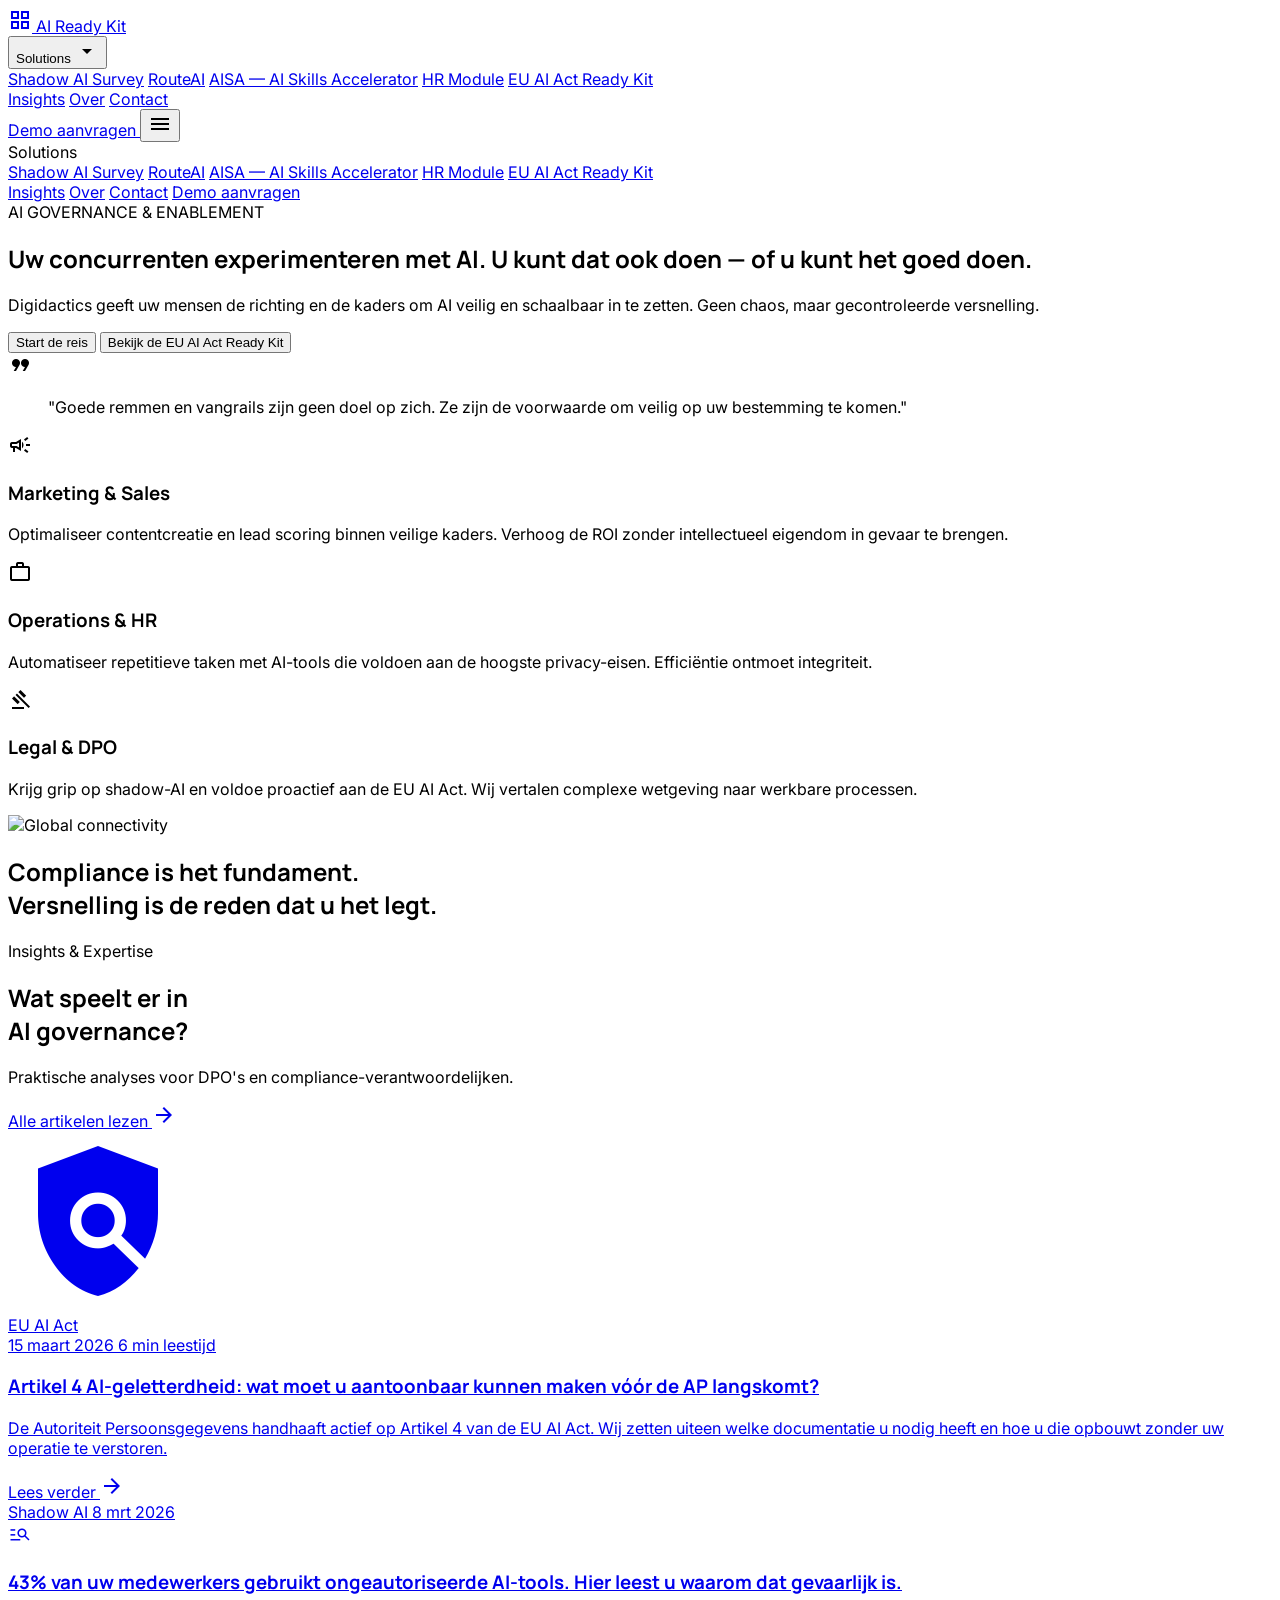
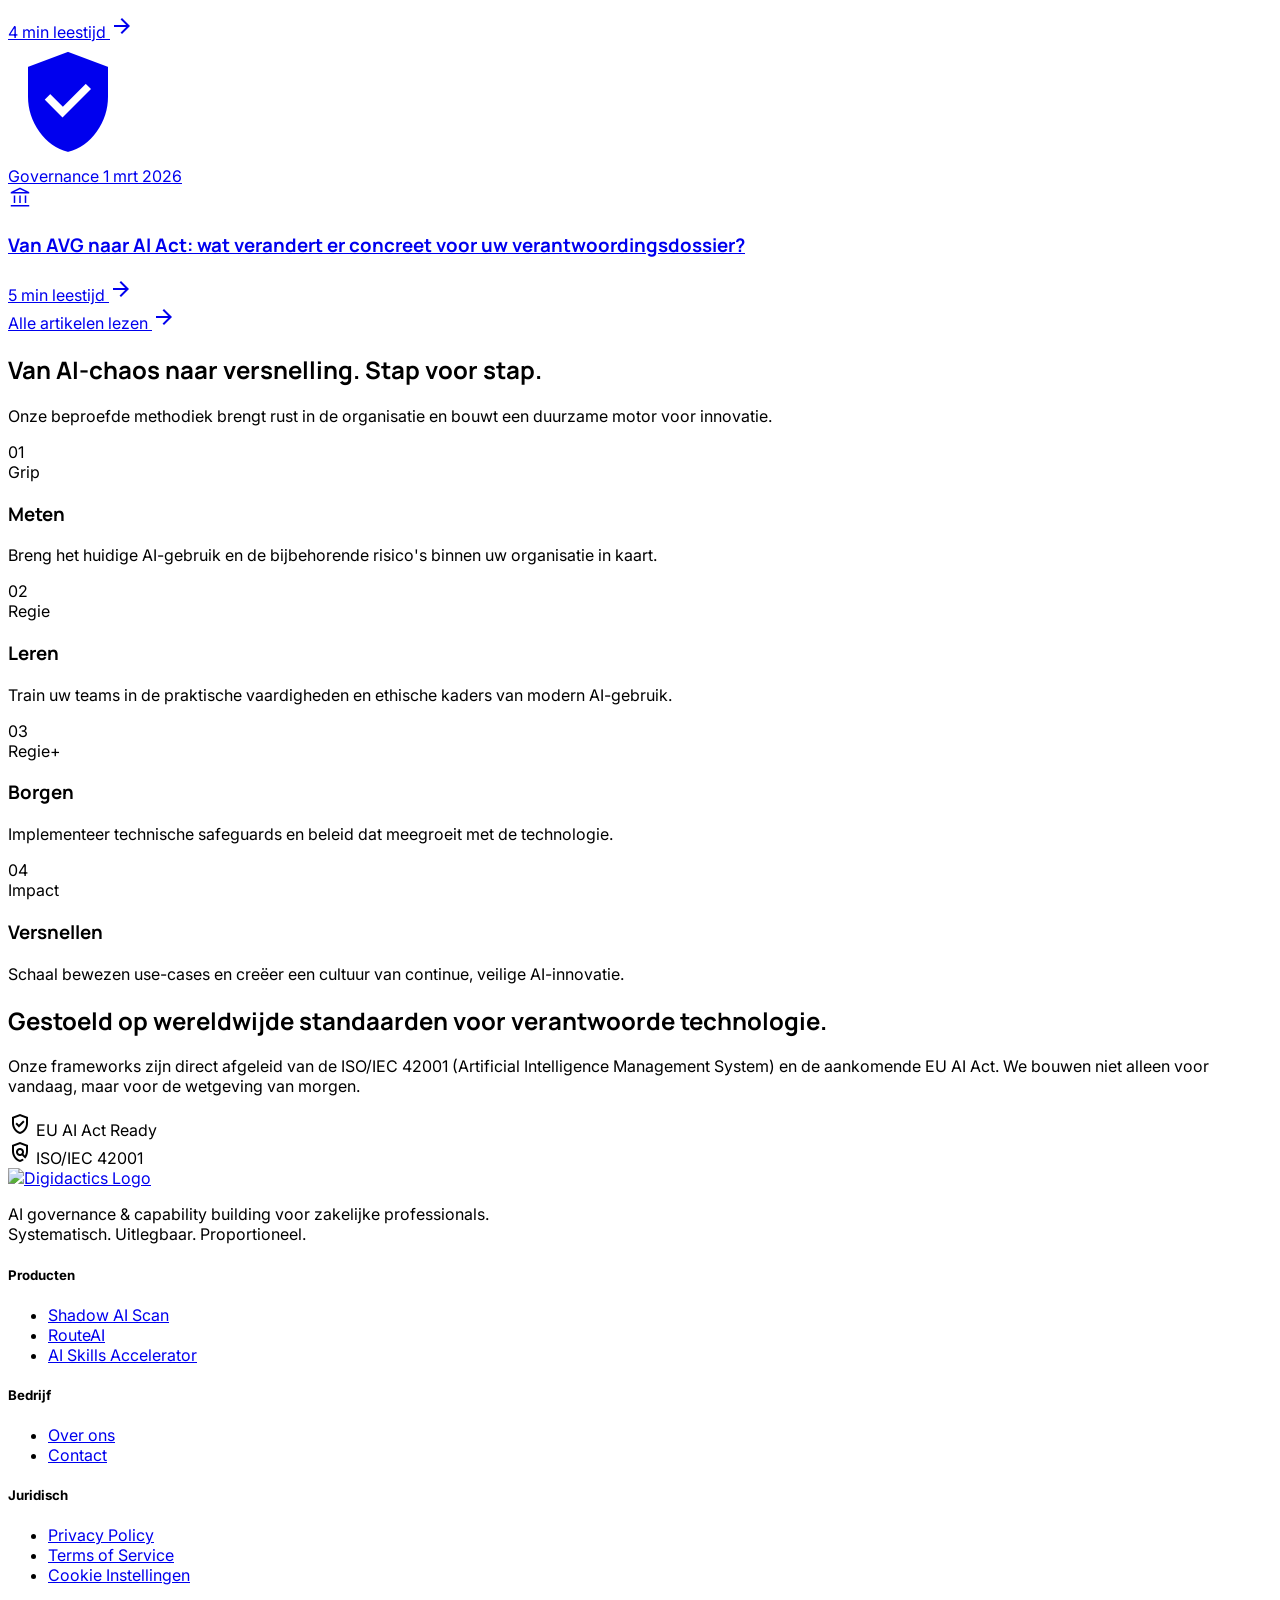
==== commit 6dedc648: "Initial site" ====
--- a/hr-module/index.html
+++ b/hr-module/index.html
@@ -8,7 +8,7 @@
     <link href="https://fonts.googleapis.com/css2?family=Manrope:wght@400;500;600;700;800&family=Inter:wght@400;500;600&display=swap" rel="stylesheet"/>
     <link href="https://fonts.googleapis.com/css2?family=Material+Symbols+Outlined:wght,FILL@100..700,0..1&display=swap" rel="stylesheet"/>
     
-    <script src="shared.js" defer></script>
+    <script src="/componenten/shared.js" defer></script>
     
     <script id="tailwind-config">
       tailwind.config = {
@@ -171,7 +171,186 @@
                 <div class="h-1 w-24 bg-primary mx-auto rounded-full"></div>
             </div>
         </section>
-
+<section class="relative py-32 px-6 bg-surface-container-lowest overflow-hidden" id="insights">
+
+  <!-- Achtergrond decoratie -->
+  <div class="absolute top-0 right-0 w-[600px] h-[600px] bg-primary/4 rounded-full blur-[140px] pointer-events-none"></div>
+  <div class="absolute bottom-0 left-0 w-[400px] h-[400px] bg-secondary-container/30 rounded-full blur-[100px] pointer-events-none"></div>
+
+  <div class="max-w-6xl mx-auto relative z-10">
+
+    <!-- Sectieheader -->
+    <div class="flex flex-col md:flex-row md:items-end justify-between gap-6 mb-16">
+      <div class="space-y-3">
+        <div class="flex items-center gap-3">
+          <div class="w-8 h-0.5 bg-primary-container"></div>
+          <span class="text-[10px] font-bold uppercase tracking-[0.2em] text-primary-container">
+            Insights & Expertise
+          </span>
+        </div>
+        <h2 class="font-headline font-extrabold text-4xl md:text-5xl text-primary tracking-tight leading-[1.1]">
+          Wat speelt er in<br/>
+          <span class="text-primary-container">AI governance?</span>
+        </h2>
+        <p class="text-on-surface-variant text-lg max-w-md leading-relaxed">
+          Praktische analyses voor DPO's en compliance-verantwoordelijken.
+        </p>
+      </div>
+
+      <!-- Desktop CTA -->
+      <a href="https://insights.digidactics.nl"
+         target="_blank"
+         class="hidden md:inline-flex items-center gap-2 px-6 py-3 rounded-full border-2 border-primary/20 text-primary font-semibold text-sm hover:bg-primary/5 hover:border-primary/40 transition-all duration-200 group flex-shrink-0">
+        Alle artikelen lezen
+        <span class="material-symbols-outlined text-[18px] group-hover:translate-x-1 transition-transform duration-200">arrow_forward</span>
+      </a>
+    </div>
+
+    <!-- Artikel grid: 1 groot + 2 klein -->
+    <div class="grid grid-cols-1 md:grid-cols-12 gap-6">
+
+      <!-- ─────────────────────────────────────
+           ARTIKEL 1 — Groot featured artikel
+           Pas url, categorie, datum, titel, beschrijving aan
+      ───────────────────────────────────────── -->
+      <article class="md:col-span-7 group">
+        <a href="https://insights.digidactics.nl/artikel-url-hier"
+           target="_blank"
+           class="block bg-white rounded-[2rem] overflow-hidden border border-outline-variant/20 shadow-[0_8px_30px_rgba(0,101,139,0.06)] hover:shadow-[0_20px_60px_rgba(0,101,139,0.12)] hover:-translate-y-1 transition-all duration-300 h-full">
+
+          <!-- Cover afbeelding / kleurvlak -->
+          <div class="relative aspect-[16/9] bg-gradient-to-br from-primary via-primary-container to-[#00a1da] overflow-hidden">
+            <!-- Vervang dit door een <img> als je een afbeelding hebt -->
+            <div class="absolute inset-0 flex items-center justify-center opacity-10">
+              <span class="material-symbols-outlined text-white" style="font-size: 180px; font-variation-settings: 'FILL' 1;">policy</span>
+            </div>
+            <!-- Decoratieve cirkels -->
+            <div class="absolute top-8 right-8 w-32 h-32 bg-white/10 rounded-full"></div>
+            <div class="absolute -bottom-8 -left-8 w-48 h-48 bg-white/5 rounded-full"></div>
+            <!-- Categorie badge -->
+            <div class="absolute top-6 left-6">
+              <span class="bg-white/90 backdrop-blur text-primary px-3 py-1.5 rounded-full text-[10px] font-bold uppercase tracking-widest shadow-sm">
+                EU AI Act
+              </span>
+            </div>
+          </div>
+
+          <div class="p-8 space-y-4">
+            <!-- Meta -->
+            <div class="flex items-center gap-3 text-[10px] font-bold uppercase tracking-widest text-on-surface-variant">
+              <span>15 maart 2026</span>
+              <span class="w-1 h-1 rounded-full bg-outline-variant"></span>
+              <span>6 min leestijd</span>
+            </div>
+
+            <!-- Titel -->
+            <h3 class="font-headline font-extrabold text-2xl md:text-3xl text-primary leading-tight group-hover:text-primary-container transition-colors duration-200">
+              Artikel 4 AI-geletterdheid: wat moet u aantoonbaar kunnen maken vóór de AP langskomt?
+            </h3>
+
+            <!-- Beschrijving -->
+            <p class="text-on-surface-variant leading-relaxed line-clamp-3">
+              De Autoriteit Persoonsgegevens handhaaft actief op Artikel 4 van de EU AI Act. Wij zetten uiteen welke documentatie u nodig heeft en hoe u die opbouwt zonder uw operatie te verstoren.
+            </p>
+
+            <!-- Lees verder -->
+            <div class="flex items-center gap-2 text-primary font-semibold text-sm pt-2 group-hover:gap-3 transition-all duration-200">
+              <span>Lees verder</span>
+              <span class="material-symbols-outlined text-[18px]">arrow_forward</span>
+            </div>
+          </div>
+        </a>
+      </article>
+
+      <!-- ─────────────────────────────────────
+           ARTIKEL 2 + 3 — Twee kleinere kaarten
+      ───────────────────────────────────────── -->
+      <div class="md:col-span-5 flex flex-col gap-6">
+
+        <!-- ARTIKEL 2 -->
+        <article class="group flex-1">
+          <a href="https://insights.digidactics.nl/artikel-2-url-hier"
+             target="_blank"
+             class="flex flex-col bg-white rounded-[1.75rem] overflow-hidden border border-outline-variant/20 shadow-[0_8px_30px_rgba(0,101,139,0.06)] hover:shadow-[0_20px_60px_rgba(0,101,139,0.12)] hover:-translate-y-1 transition-all duration-300 h-full p-7 space-y-4">
+
+            <!-- Categorie + datum -->
+            <div class="flex items-center justify-between">
+              <span class="bg-secondary-container text-on-secondary-container px-3 py-1 rounded-full text-[10px] font-bold uppercase tracking-widest">
+                Shadow AI
+              </span>
+              <span class="text-[10px] text-on-surface-variant font-medium">8 mrt 2026</span>
+            </div>
+
+            <!-- Icoon accent -->
+            <div class="w-12 h-12 rounded-2xl bg-primary/8 flex items-center justify-center">
+              <span class="material-symbols-outlined text-primary" style="font-variation-settings: 'FILL' 0, 'wght' 300, 'GRAD' 0, 'opsz' 24;">manage_search</span>
+            </div>
+
+            <!-- Titel -->
+            <h3 class="font-headline font-bold text-xl text-primary leading-snug group-hover:text-primary-container transition-colors duration-200">
+              43% van uw medewerkers gebruikt ongeautoriseerde AI-tools. Hier leest u waarom dat gevaarlijk is.
+            </h3>
+
+            <!-- Meta -->
+            <div class="flex items-center gap-2 text-[10px] font-bold uppercase tracking-widest text-on-surface-variant pt-1">
+              <span>4 min leestijd</span>
+              <span class="material-symbols-outlined text-[14px] ml-auto text-primary opacity-0 group-hover:opacity-100 translate-x-0 group-hover:translate-x-1 transition-all duration-200">arrow_forward</span>
+            </div>
+          </a>
+        </article>
+
+        <!-- ARTIKEL 3 — Donkere kaart als accent -->
+        <article class="group flex-1">
+          <a href="https://insights.digidactics.nl/artikel-3-url-hier"
+             target="_blank"
+             class="flex flex-col bg-[#001e2b] rounded-[1.75rem] overflow-hidden border border-white/5 shadow-[0_8px_30px_rgba(0,30,43,0.2)] hover:shadow-[0_20px_60px_rgba(0,30,43,0.35)] hover:-translate-y-1 transition-all duration-300 h-full p-7 space-y-4 relative">
+
+            <!-- Decoratief achtergrond icoon -->
+            <div class="absolute bottom-4 right-4 opacity-[0.06]">
+              <span class="material-symbols-outlined text-white" style="font-size: 120px; font-variation-settings: 'FILL' 1;">verified_user</span>
+            </div>
+
+            <!-- Categorie + datum -->
+            <div class="flex items-center justify-between relative z-10">
+              <span class="bg-white/10 text-white/70 px-3 py-1 rounded-full text-[10px] font-bold uppercase tracking-widest">
+                Governance
+              </span>
+              <span class="text-[10px] text-white/40 font-medium">1 mrt 2026</span>
+            </div>
+
+            <!-- Icoon accent -->
+            <div class="w-12 h-12 rounded-2xl bg-primary-container/20 flex items-center justify-center relative z-10">
+              <span class="material-symbols-outlined text-[#00a1da]" style="font-variation-settings: 'FILL' 0, 'wght' 300, 'GRAD' 0, 'opsz' 24;">account_balance</span>
+            </div>
+
+            <!-- Titel -->
+            <h3 class="font-headline font-bold text-xl text-white leading-snug group-hover:text-[#7dd0ff] transition-colors duration-200 relative z-10">
+              Van AVG naar AI Act: wat verandert er concreet voor uw verantwoordingsdossier?
+            </h3>
+
+            <!-- Meta -->
+            <div class="flex items-center gap-2 text-[10px] font-bold uppercase tracking-widest text-white/40 pt-1 relative z-10">
+              <span>5 min leestijd</span>
+              <span class="material-symbols-outlined text-[14px] ml-auto text-[#00a1da] opacity-0 group-hover:opacity-100 translate-x-0 group-hover:translate-x-1 transition-all duration-200">arrow_forward</span>
+            </div>
+          </a>
+        </article>
+
+      </div>
+    </div>
+
+    <!-- Mobiele CTA (alleen zichtbaar op mobiel) -->
+    <div class="mt-10 flex justify-center md:hidden">
+      <a href="https://insights.digidactics.nl"
+         target="_blank"
+         class="inline-flex items-center gap-2 px-8 py-4 rounded-full bg-primary text-white font-semibold hover:bg-[#004c6a] transition-colors duration-200 group">
+        Alle artikelen lezen
+        <span class="material-symbols-outlined text-[18px] group-hover:translate-x-1 transition-transform duration-200">arrow_forward</span>
+      </a>
+    </div>
+
+  </div>
+</section>
         <section class="py-24 px-6 bg-surface-container-low">
             <div class="max-w-7xl mx-auto">
                 <div class="mb-16">
